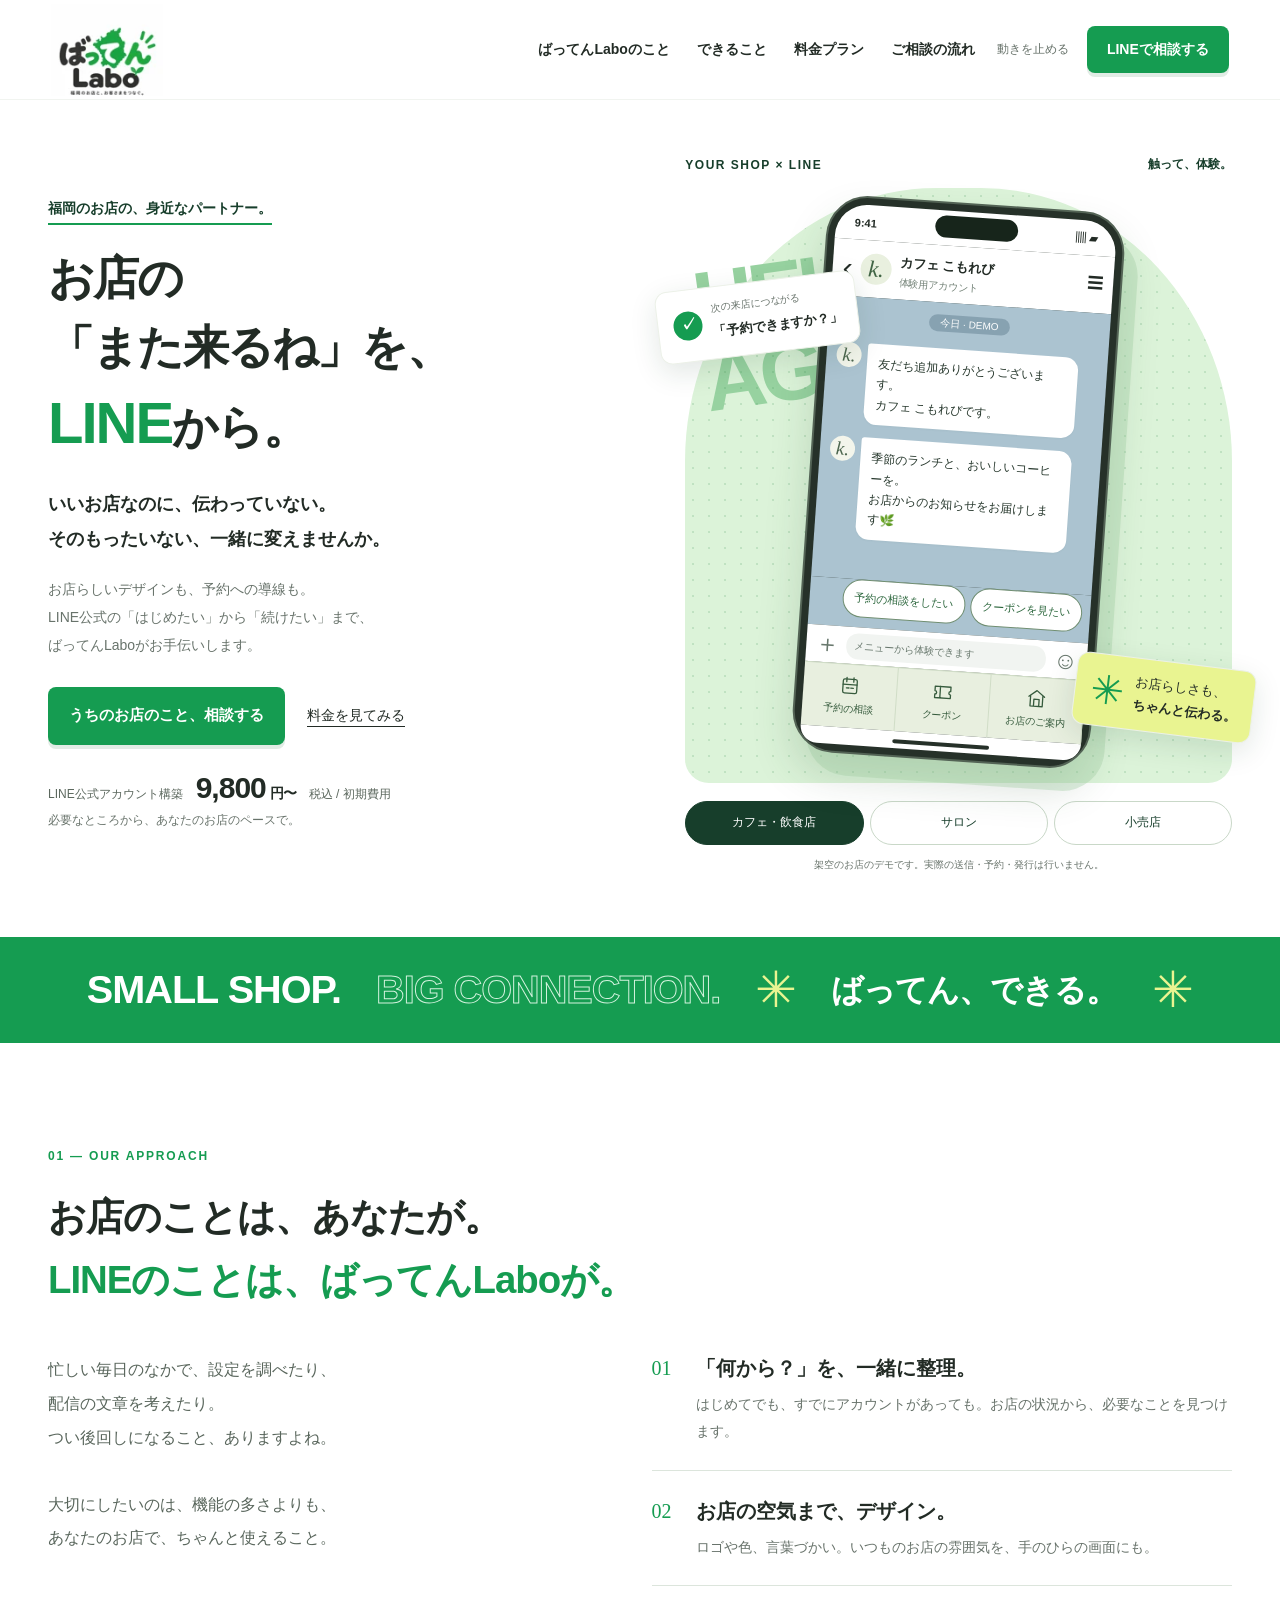
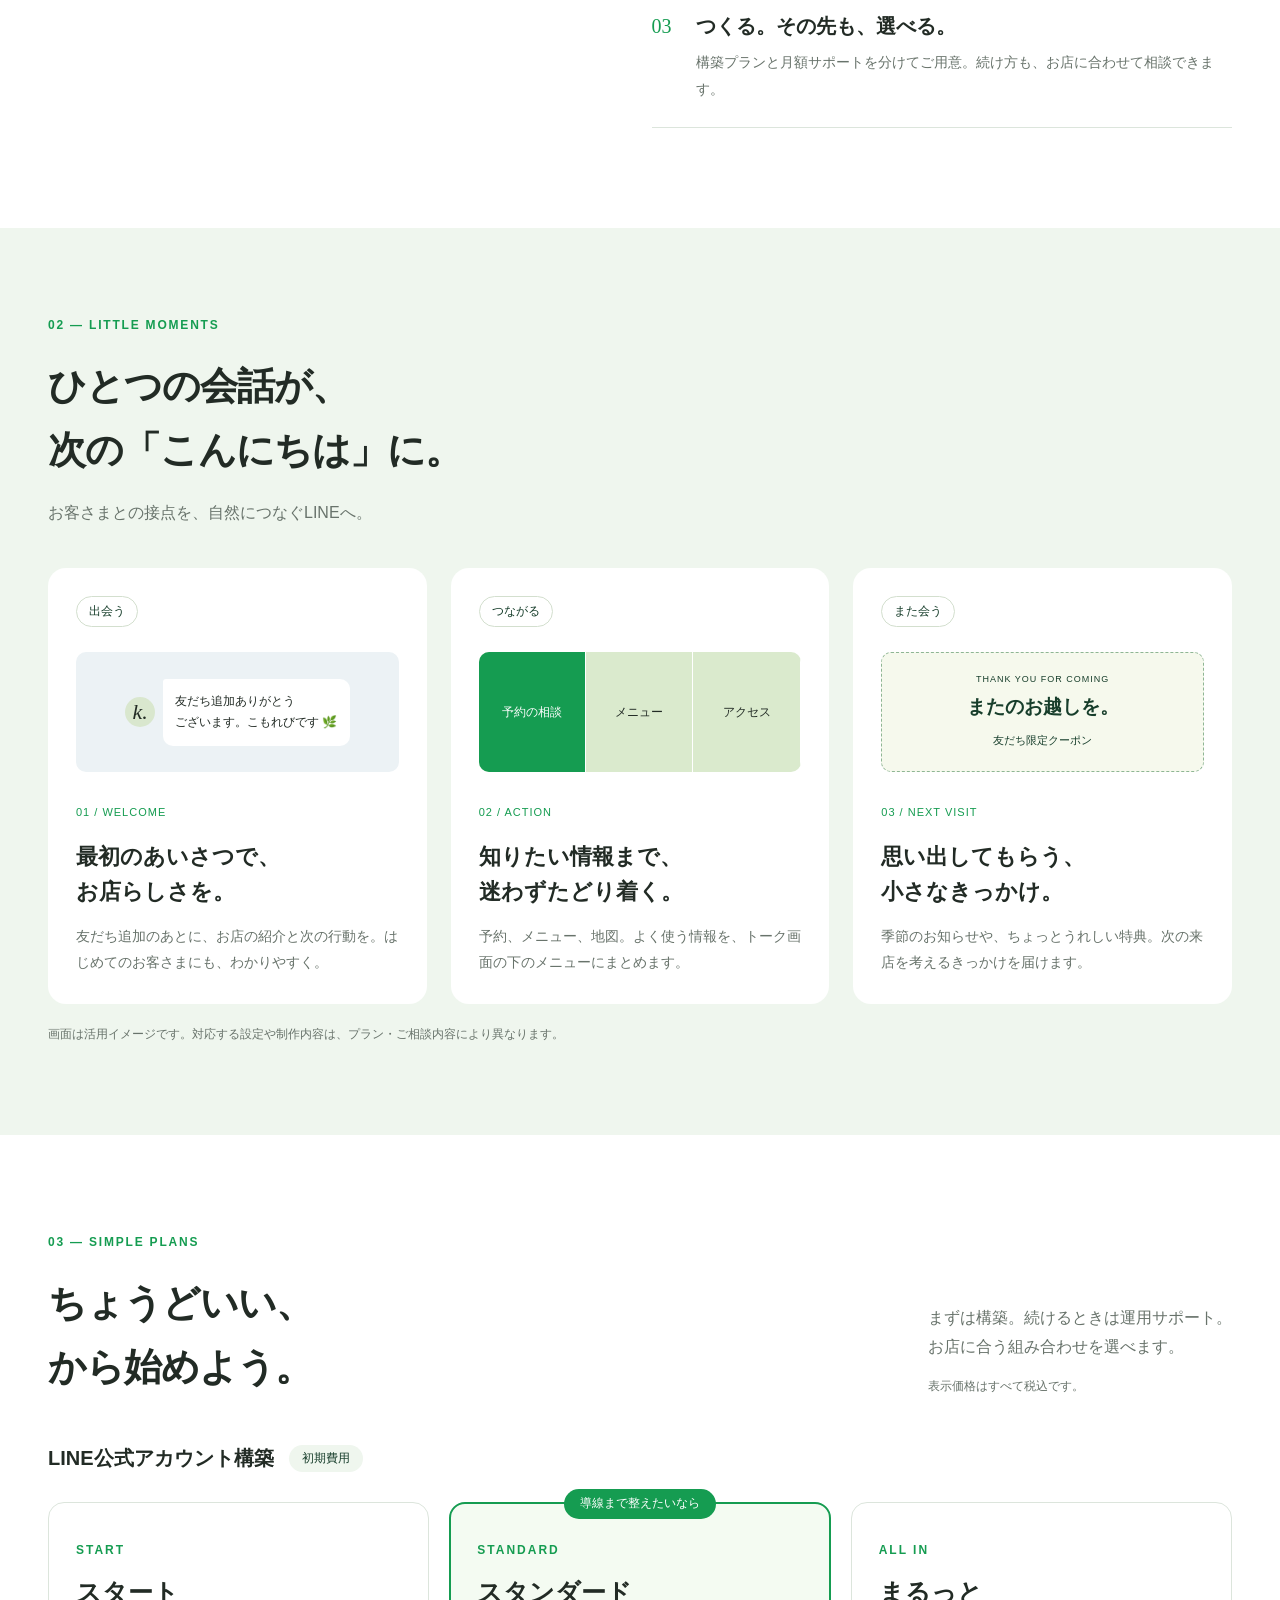
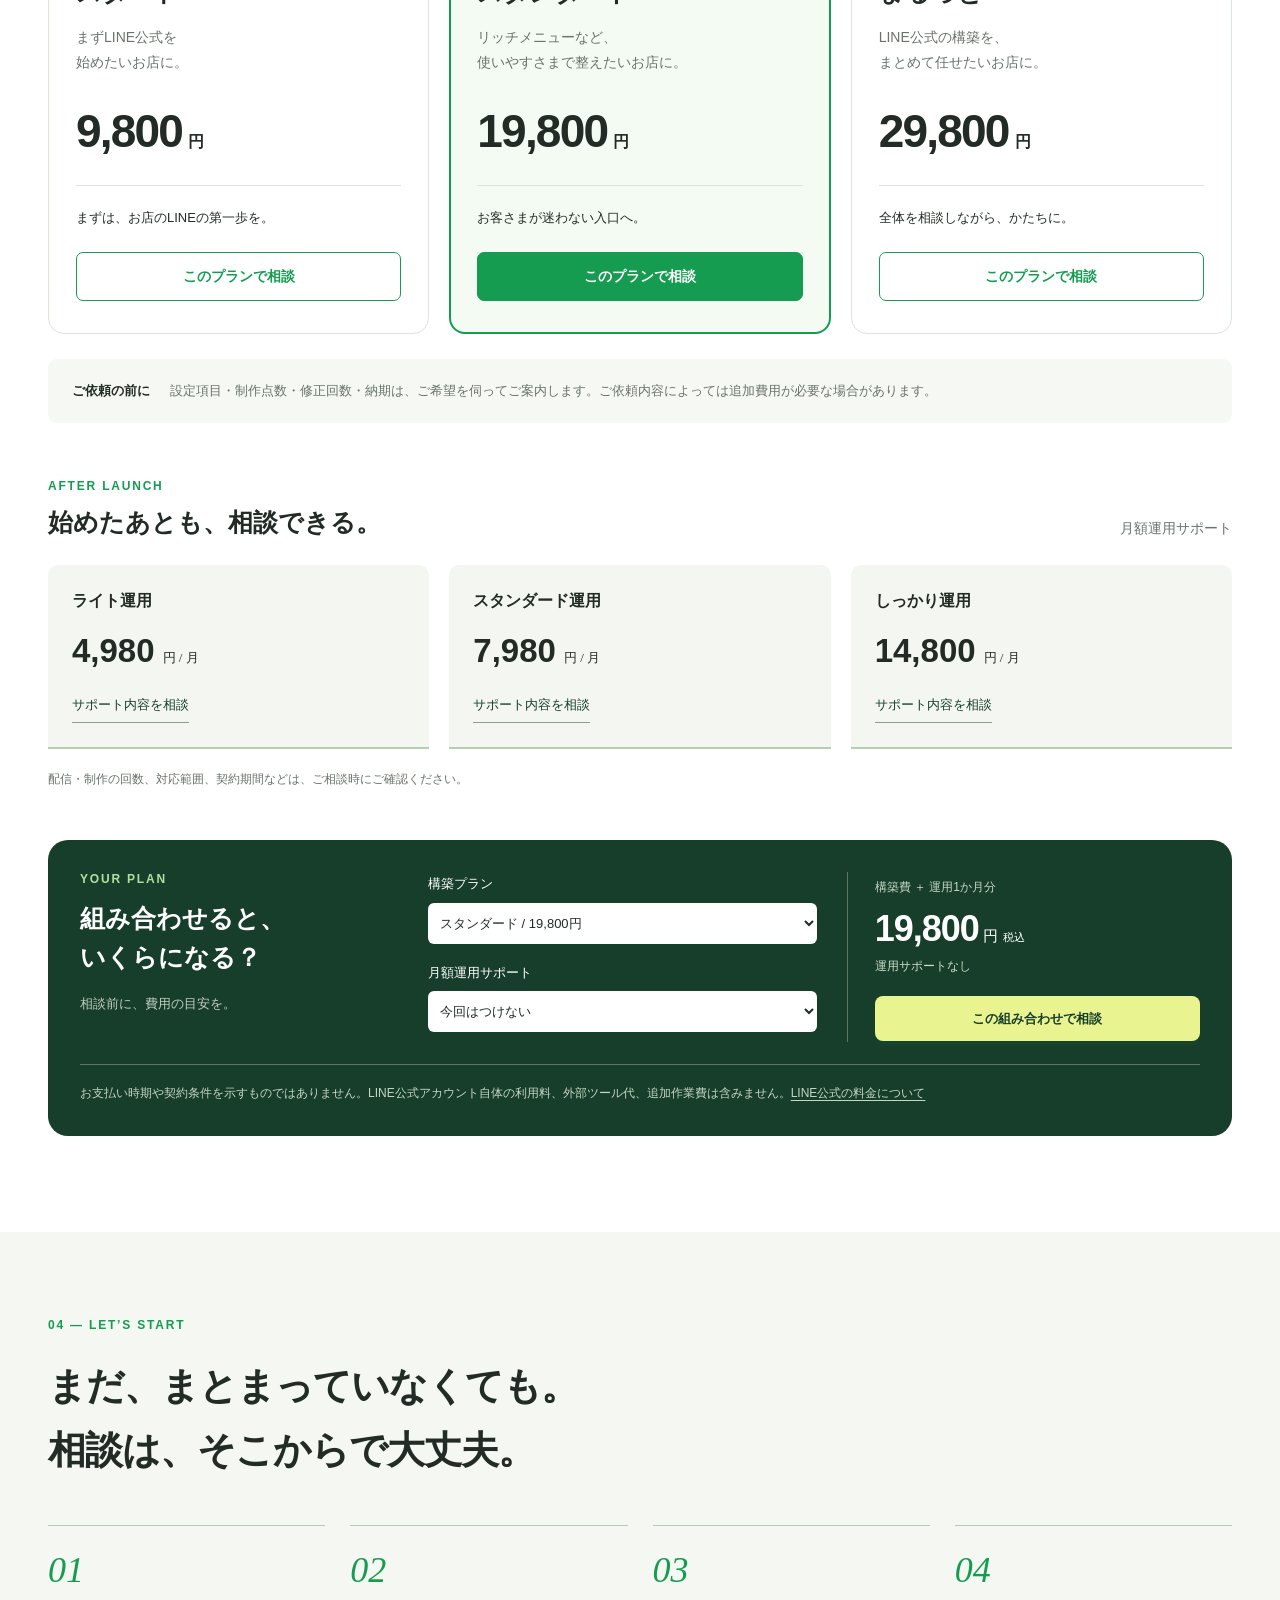
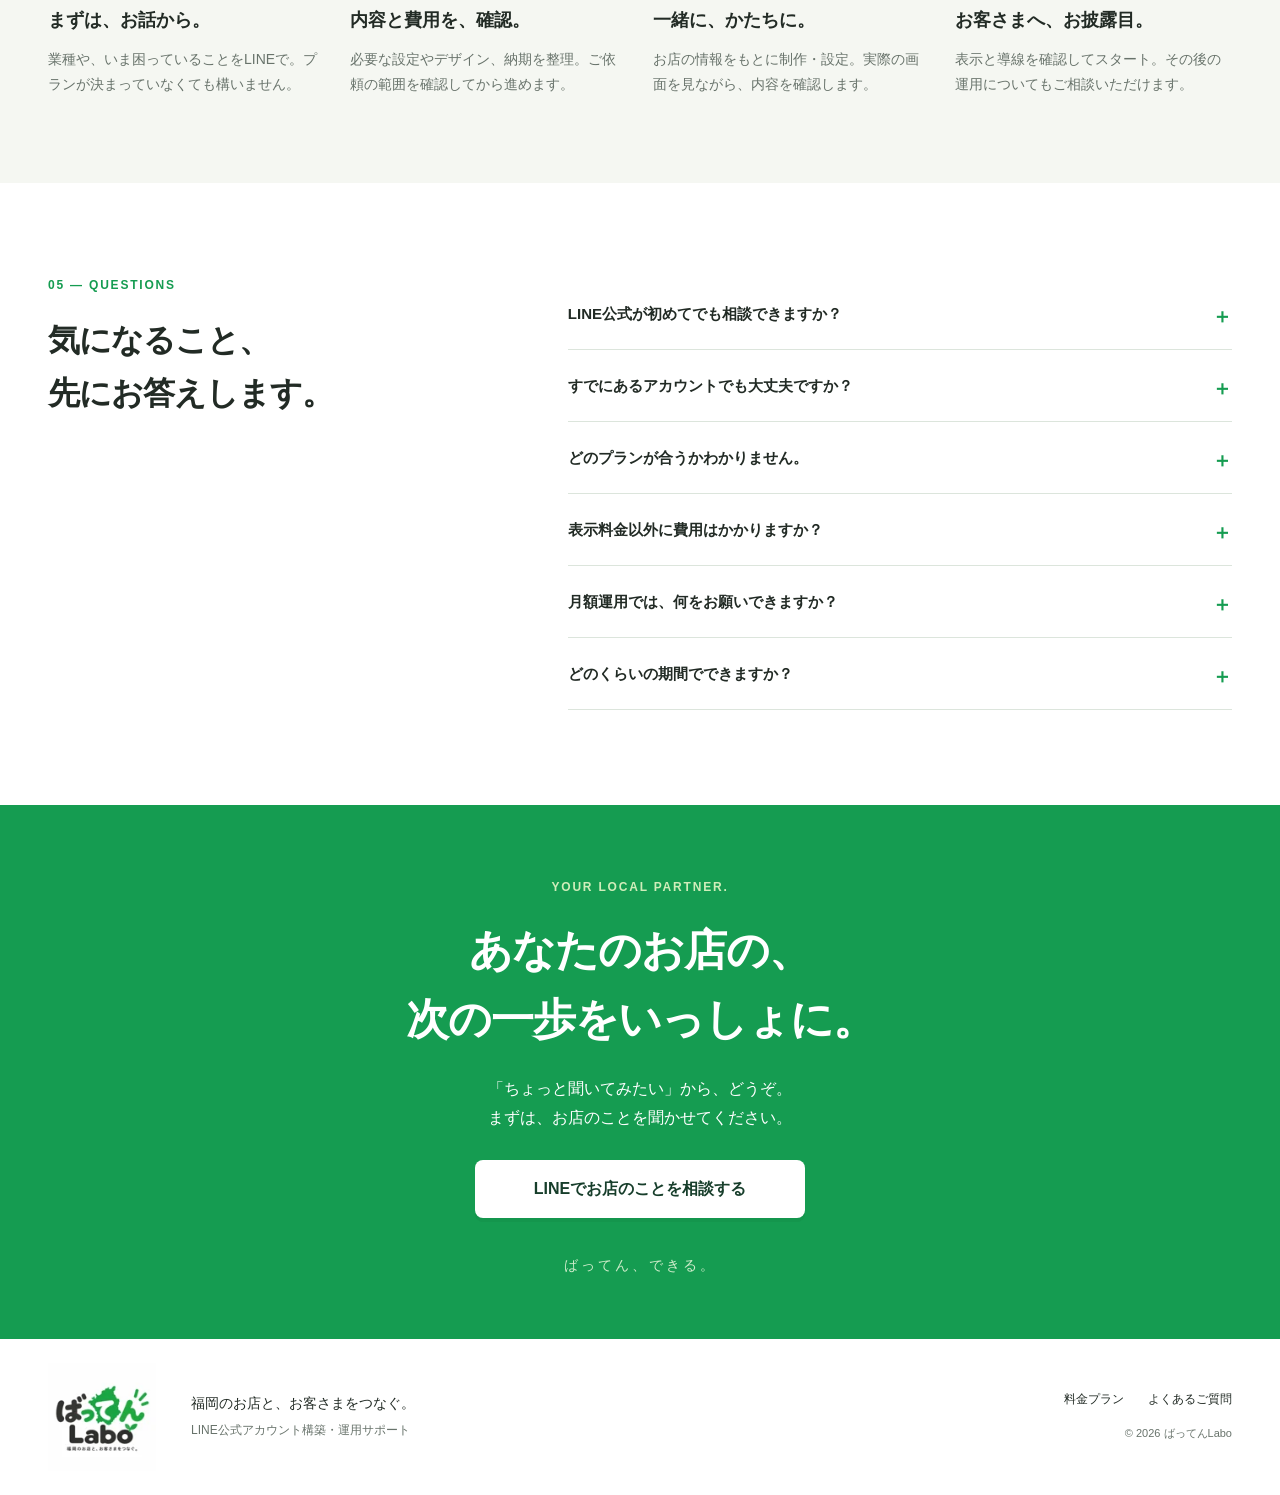
==== batten-demo/index.html @ a55d5eff "Add interactive Batten Labo site at /batten-demo/" ====
<!doctype html>
<html lang="ja"><head><meta charset="utf-8"><meta name="viewport" content="width=device-width, initial-scale=1"><meta name="theme-color" content="#169b52"><title>ばってんLabo｜お店の「また来るね」を、LINEから。</title><meta name="description" content="福岡のお店のLINE公式アカウント構築・運用サポート。構築9,800円〜、月額運用4,980円〜（税込）。お店らしいデザインと迷わない導線を、一緒に。"><link rel="icon" type="image/webp" href="assets/brand-icon.webp"><link rel="stylesheet" href="style.css"></head><body>
<a class="skip-link" href="#main">本文へ移動</a><div class="reading-progress" aria-hidden="true"></div>
<header class="header"><a class="logo" href="#" aria-label="ばってんLabo ホーム"><img src="assets/brand-icon.webp" alt="ばってんLabo" width="160" height="160"></a><nav class="desktop-nav" aria-label="メインメニュー"><a href="#strength">ばってんLaboのこと</a><a href="#experience">できること</a><a href="#plans">料金プラン</a><a href="#flow">ご相談の流れ</a></nav><div class="header-actions"><button class="motion-toggle" aria-pressed="false" aria-label="動きを止める">動きを止める</button><button class="button small" data-contact>LINEで相談する</button><button class="menu-toggle" aria-expanded="false" aria-controls="mobile-menu" aria-label="メニューを開く"><span></span><span></span></button></div></header>
<nav id="mobile-menu" class="mobile-menu" aria-label="スマートフォンメニュー" hidden><a href="#strength">ばってんLaboのこと</a><a href="#experience">できること</a><a href="#plans">料金プラン</a><a href="#flow">ご相談の流れ</a></nav>
<main id="main"><section class="hero section-wrap"><div class="hero-copy"><p class="eyebrow"><span>福岡のお店の、身近なパートナー。</span></p><h1><span class="headline-row">お店の</span><span class="headline-row">「また来るね」を、</span><span class="headline-row"><em>LINE</em>から。</span></h1><p class="hero-lead">いいお店なのに、伝わっていない。<br>そのもったいない、一緒に変えませんか。</p><p class="hero-description">お店らしいデザインも、予約への導線も。<br>LINE公式の「はじめたい」から「続けたい」まで、<br class="desktop-only">ばってんLaboがお手伝いします。</p><div class="hero-buttons"><button class="button" data-contact>うちのお店のこと、相談する</button><a class="text-button" href="#plans">料金を見てみる</a></div><div class="starting-price"><span>LINE公式アカウント構築</span><strong>9,800<small>円〜</small></strong><span>税込 / 初期費用</span></div><p class="hero-footnote">必要なところから、あなたのお店のペースで。</p></div>
<div class="hero-visual" id="experience"><div class="visual-label"><span>YOUR SHOP × LINE</span><span>触って、体験。</span></div><div class="visual-ground"><div class="big-type" aria-hidden="true">HELLO.<br>AGAIN!</div><div class="floating-note note-one"><span class="note-icon">✓</span><div><small>次の来店につながる</small><b>「予約できますか？」</b></div></div><div class="phone-wrap"><div class="phone"><div class="phone-status" aria-hidden="true"><b>9:41</b><span class="island"></span><span>▥ ▰</span></div><div class="phone-head"><span aria-hidden="true">‹</span><span class="store-avatar" id="store-avatar" aria-hidden="true">k.</span><div><b id="store-name">カフェ こもれび</b><small>体験用アカウント</small></div><span class="phone-menu" aria-hidden="true">☰</span></div><div class="chat" id="chat" role="log" aria-live="polite" aria-label="架空のお店のトーク体験"></div><div class="reply-options" id="reply-options" aria-label="返信を選ぶ"></div><div class="phone-compose"><span aria-hidden="true">＋</span><span>メニューから体験できます</span><span aria-hidden="true">☺</span></div><div class="rich-menu"><button data-chat="reserve"><svg viewBox="0 0 24 24" aria-hidden="true"><rect x="4" y="5" width="16" height="16" rx="2"/><path d="M8 3v5m8-5v5M4 11h16M8 15h3m2 0h3"/></svg><span id="reserve-label">予約の相談</span></button><button data-chat="coupon"><svg viewBox="0 0 24 24" aria-hidden="true"><path d="M3 6h18v5a2 2 0 0 0 0 4v4H3v-4a2 2 0 0 0 0-4V6ZM9 6v13"/></svg>クーポン</button><button data-chat="welcome"><svg viewBox="0 0 24 24" aria-hidden="true"><path d="m3 10 9-7 9 7M5 9v12h14V9M9 21v-8h6v8"/></svg>お店のご案内</button></div><div class="phone-bottom" aria-hidden="true"></div></div></div><div class="floating-note note-two"><span class="spark" aria-hidden="true">✳</span><span>お店らしさも、<br><b>ちゃんと伝わる。</b></span></div></div><div class="industry-tabs" aria-label="業種別の体験"><button data-industry="cafe" aria-pressed="true">カフェ・飲食店</button><button data-industry="salon" aria-pressed="false">サロン</button><button data-industry="shop" aria-pressed="false">小売店</button></div><p class="demo-note">架空のお店のデモです。実際の送信・予約・発行は行いません。</p></div></section>
<div class="brand-strip" aria-hidden="true"><span>SMALL SHOP.</span><span class="outline-text">BIG CONNECTION.</span><span class="asterisk">✳</span><span>ばってん、できる。</span><span class="asterisk">✳</span></div>
<section class="section-wrap intro-section" id="strength"><div class="section-title reveal"><span class="section-label">01 — OUR APPROACH</span><h2>お店のことは、あなたが。<br><span class="green">LINEのことは、ばってんLaboが。</span></h2></div><div class="approach-grid"><p class="section-copy reveal">忙しい毎日のなかで、設定を調べたり、<br>配信の文章を考えたり。<br>つい後回しになること、ありますよね。<br><br>大切にしたいのは、機能の多さよりも、<br>あなたのお店で、ちゃんと使えること。</p><div class="approach-items"><article class="approach-item reveal"><span>01</span><div><h3>「何から？」を、一緒に整理。</h3><p>はじめてでも、すでにアカウントがあっても。お店の状況から、必要なことを見つけます。</p></div></article><article class="approach-item reveal"><span>02</span><div><h3>お店の空気まで、デザイン。</h3><p>ロゴや色、言葉づかい。いつものお店の雰囲気を、手のひらの画面にも。</p></div></article><article class="approach-item reveal"><span>03</span><div><h3>つくる。その先も、選べる。</h3><p>構築プランと月額サポートを分けてご用意。続け方も、お店に合わせて相談できます。</p></div></article></div></div></section>
<section class="journey-section"><div class="section-wrap"><div class="section-title reveal"><span class="section-label">02 — LITTLE MOMENTS</span><h2>ひとつの会話が、<br>次の「こんにちは」に。</h2><p>お客さまとの接点を、自然につなぐLINEへ。</p></div><div class="journey-grid"><article class="journey-card reveal"><span class="step-tag">出会う</span><div class="mini-chat"><span class="mini-avatar">k.</span><div>友だち追加ありがとう<br>ございます。こもれびです 🌿</div></div><span class="card-index">01 / WELCOME</span><h3>最初のあいさつで、<br>お店らしさを。</h3><p>友だち追加のあとに、お店の紹介と次の行動を。はじめてのお客さまにも、わかりやすく。</p></article><article class="journey-card reveal"><span class="step-tag">つながる</span><div class="mini-menu"><span>予約の相談</span><span>メニュー</span><span>アクセス</span></div><span class="card-index">02 / ACTION</span><h3>知りたい情報まで、<br>迷わずたどり着く。</h3><p>予約、メニュー、地図。よく使う情報を、トーク画面の下のメニューにまとめます。</p></article><article class="journey-card reveal"><span class="step-tag">また会う</span><div class="mini-coupon"><small>THANK YOU FOR COMING</small><b>またのお越しを。</b><span>友だち限定クーポン</span></div><span class="card-index">03 / NEXT VISIT</span><h3>思い出してもらう、<br>小さなきっかけ。</h3><p>季節のお知らせや、ちょっとうれしい特典。次の来店を考えるきっかけを届けます。</p></article></div><p class="section-note">画面は活用イメージです。対応する設定や制作内容は、プラン・ご相談内容により異なります。</p></div></section>
<section class="section-wrap pricing-section" id="plans"><div class="pricing-heading reveal"><div class="section-title"><span class="section-label">03 — SIMPLE PLANS</span><h2>ちょうどいい、<br>から始めよう。</h2></div><p>まずは構築。続けるときは運用サポート。<br>お店に合う組み合わせを選べます。<br><span class="tax-label">表示価格はすべて税込です。</span></p></div><div class="price-category"><h3>LINE公式アカウント構築</h3><span>初期費用</span></div><div class="plan-grid"><article class="plan-card reveal"><span class="plan-en">START</span><h3>スタート</h3><p class="plan-description">まずLINE公式を<br>始めたいお店に。</p><p class="plan-price">9,800<span>円</span></p><p class="plan-purpose">まずは、お店のLINEの第一歩を。</p><button class="plan-button" data-plan="0">このプランで相談</button></article><article class="plan-card featured reveal"><span class="plan-flag">導線まで整えたいなら</span><span class="plan-en">STANDARD</span><h3>スタンダード</h3><p class="plan-description">リッチメニューなど、<br>使いやすさまで整えたいお店に。</p><p class="plan-price">19,800<span>円</span></p><p class="plan-purpose">お客さまが迷わない入口へ。</p><button class="plan-button" data-plan="1">このプランで相談</button></article><article class="plan-card reveal"><span class="plan-en">ALL IN</span><h3>まるっと</h3><p class="plan-description">LINE公式の構築を、<br>まとめて任せたいお店に。</p><p class="plan-price">29,800<span>円</span></p><p class="plan-purpose">全体を相談しながら、かたちに。</p><button class="plan-button" data-plan="2">このプランで相談</button></article></div><div class="scope-note"><span>ご依頼の前に</span><p>設定項目・制作点数・修正回数・納期は、ご希望を伺ってご案内します。ご依頼内容によっては追加費用が必要な場合があります。</p></div>
<div class="support-heading"><div><span class="section-label">AFTER LAUNCH</span><h3>始めたあとも、相談できる。</h3></div><p>月額運用サポート</p></div><div class="support-grid"><article class="support-card reveal"><h4>ライト運用</h4><p>4,980<span>円 / 月</span></p><button data-support="1">サポート内容を相談</button></article><article class="support-card reveal"><h4>スタンダード運用</h4><p>7,980<span>円 / 月</span></p><button data-support="2">サポート内容を相談</button></article><article class="support-card reveal"><h4>しっかり運用</h4><p>14,800<span>円 / 月</span></p><button data-support="3">サポート内容を相談</button></article></div><p class="section-note">配信・制作の回数、対応範囲、契約期間などは、ご相談時にご確認ください。</p>
<div class="calculator reveal" id="estimate"><div class="calculator-intro"><span class="section-label">YOUR PLAN</span><h3>組み合わせると、<br>いくらになる？</h3><p>相談前に、費用の目安を。</p></div><div class="calculator-controls"><label for="build-select">構築プラン</label><select id="build-select"><option value="0">スタート / 9,800円</option><option value="1" selected>スタンダード / 19,800円</option><option value="2">まるっと / 29,800円</option></select><label for="support-select">月額運用サポート</label><select id="support-select"><option value="0">今回はつけない</option><option value="1">ライト運用 / 4,980円</option><option value="2">スタンダード運用 / 7,980円</option><option value="3">しっかり運用 / 14,800円</option></select></div><div class="calculator-result" aria-live="polite" aria-atomic="true"><span>構築費 ＋ 運用1か月分</span><p><strong id="estimate-total">19,800</strong> 円<span>税込</span></p><small id="estimate-recurring">運用サポートなし</small><button class="button" id="estimate-contact">この組み合わせで相談</button></div><p class="calculator-note">お支払い時期や契約条件を示すものではありません。LINE公式アカウント自体の利用料、外部ツール代、追加作業費は含みません。<a href="https://www.lycbiz.com/jp/service/line-official-account/plan/" target="_blank" rel="noopener noreferrer">LINE公式の料金について</a></p></div></section>
<section class="flow-section" id="flow"><div class="section-wrap"><div class="section-title reveal"><span class="section-label">04 — LET’S START</span><h2>まだ、まとまっていなくても。<br>相談は、そこからで大丈夫。</h2></div><div class="flow-grid"><article class="reveal"><span>01</span><h3>まずは、お話から。</h3><p>業種や、いま困っていることをLINEで。プランが決まっていなくても構いません。</p></article><article class="reveal"><span>02</span><h3>内容と費用を、確認。</h3><p>必要な設定やデザイン、納期を整理。ご依頼の範囲を確認してから進めます。</p></article><article class="reveal"><span>03</span><h3>一緒に、かたちに。</h3><p>お店の情報をもとに制作・設定。実際の画面を見ながら、内容を確認します。</p></article><article class="reveal"><span>04</span><h3>お客さまへ、お披露目。</h3><p>表示と導線を確認してスタート。その後の運用についてもご相談いただけます。</p></article></div></div></section>
<section class="section-wrap faq-section" id="faq"><div class="section-title reveal"><span class="section-label">05 — QUESTIONS</span><h2>気になること、<br>先にお答えします。</h2></div><div class="faq-list"><details><summary>LINE公式が初めてでも相談できますか？</summary><p>はい。何を載せたいか、どんなお客さまに届けたいか。お店のことを伺いながら、始め方を一緒に整理します。</p></details><details><summary>すでにあるアカウントでも大丈夫ですか？</summary><p>現在のアカウントやお困りごとをお知らせください。設定状況や権限を確認し、見直しが必要なところをご相談します。</p></details><details><summary>どのプランが合うかわかりません。</summary><p>まず始めたいならスタート、リッチメニューなど導線を整えたいならスタンダード、構築全体を相談したいならまるっとが目安です。具体的な作業内容を伺ってご案内します。</p></details><details><summary>表示料金以外に費用はかかりますか？</summary><p>LINE公式アカウント自体の利用料や外部ツール代は別です。また、追加の制作・設定が必要な場合は、ご依頼前に内容と費用をご確認ください。</p></details><details><summary>月額運用では、何をお願いできますか？</summary><p>配信や更新など、続けるうえで困っていることをお知らせください。各プランの対応範囲・回数・契約期間は、ご相談時にご案内します。</p></details><details><summary>どのくらいの期間でできますか？</summary><p>ご希望の内容と、写真・ロゴ・店舗情報などの準備状況によって異なります。希望の開始時期を伺い、制作前に納期を確認します。</p></details></div></section>
<section class="contact-section" id="contact"><div class="contact-inner reveal"><span class="section-label">YOUR LOCAL PARTNER.</span><h2>あなたのお店の、<br>次の一歩をいっしょに。</h2><p>「ちょっと聞いてみたい」から、どうぞ。<br>まずは、お店のことを聞かせてください。</p><button class="button light" data-contact>LINEでお店のことを相談する</button><span class="contact-brand">ばってん、できる。</span></div></section></main>
<footer class="footer section-wrap"><a class="footer-logo" href="#" aria-label="ページ先頭へ"><img src="assets/brand-icon.webp" alt="ばってんLabo" width="130" height="130"></a><p>福岡のお店と、お客さまをつなぐ。<br><small>LINE公式アカウント構築・運用サポート</small></p><div><a href="#plans">料金プラン</a><a href="#faq">よくあるご質問</a><small>© 2026 ばってんLabo</small></div></footer><div class="mobile-cta"><a href="#plans">構築 9,800円〜<small>税込</small></a><button class="button small" data-contact>LINEで相談する</button></div>
<dialog id="contact-dialog" aria-labelledby="contact-title"><button class="dialog-close" aria-label="閉じる">×</button><span class="section-label">LET’S TALK.</span><h2 id="contact-title">お店のこと、<br>聞かせてください。</h2><p>相談したい内容をコピーして、<br>LINEで送っていただくとスムーズです。</p><label for="consultation-text">相談メッセージ（編集できます）</label><textarea id="consultation-text" rows="6"></textarea><button class="copy-button" id="copy-message">相談内容をコピー</button><p id="copy-status" role="status"></p><a class="button" href="https://lin.ee/vXP1QKs" target="_blank" rel="noopener noreferrer">LINEを開いて相談する</a><small class="dialog-note">LINEを開くだけでは送信されません。<br>コピーした文章を貼り付けて、お送りください。</small></dialog>
<dialog id="coupon-dialog" aria-labelledby="coupon-title"><button class="dialog-close" aria-label="閉じる">×</button><span class="section-label">SAMPLE COUPON</span><h2 id="coupon-title">また会える、<br>きっかけを。</h2><div class="coupon-ticket"><span>友だち限定</span><strong id="coupon-benefit">ドリンク1杯プレゼント</strong></div><p>ご来店時にスタッフにお見せください。</p><small class="dialog-note">体験用のサンプルです。実際の店舗では利用できません。</small><button class="button close-coupon">トークに戻る</button></dialog><script src="app.js"></script></body></html>
---- batten-demo/style.css ----
:root{--green:#159c51;--dark:#173e2b;--ink:#222b25;--muted:#68736b;--soft:#eff6ee;--line:#dce5dc;--yellow:#e9f491;--white:#fff;--radius:20px}*{box-sizing:border-box}html{scroll-behavior:smooth;scroll-padding-top:108px}body{margin:0;background:#fff;color:var(--ink);font-family:"Noto Sans JP","Hiragino Kaku Gothic ProN","Yu Gothic",Meiryo,sans-serif;line-height:1.8;-webkit-font-smoothing:antialiased}button,input,textarea,select{font:inherit}button,a{-webkit-tap-highlight-color:transparent;touch-action:manipulation}button{cursor:pointer}a{color:inherit;text-decoration:none}button:focus-visible,a:focus-visible,select:focus-visible,textarea:focus-visible,summary:focus-visible{outline:3px solid #d18a0a;outline-offset:5px}button{color:inherit}a,button{transition:background .2s,color .2s,transform .2s,box-shadow .2s}button:hover{transform:translateY(-2px)}img{max-width:100%;display:block}h1,h2,h3,h4,p{margin:0}h1,h2,h3,h4{line-height:1.55}svg{fill:none;stroke:currentColor;stroke-width:1.5;stroke-linecap:round;stroke-linejoin:round}.section-wrap{max-width:1280px;margin:auto;padding-inline:48px}.skip-link{position:fixed;left:20px;top:-80px;z-index:200;background:#fff;padding:12px}.skip-link:focus{top:10px}.reading-progress{position:fixed;top:0;left:0;height:3px;width:0;background:var(--green);z-index:102}.header{height:100px;display:flex;align-items:center;justify-content:space-between;gap:22px;padding:0 4%;position:sticky;top:0;z-index:100;background:#ffffffed;backdrop-filter:blur(14px);border-bottom:1px solid #e4eae180}.logo{width:112px;height:92px;overflow:hidden;display:grid;place-items:center;flex-shrink:0}.logo img{width:112px;height:112px;object-fit:contain}.desktop-nav{display:flex;gap:27px;font-size:14px;font-weight:700;margin-left:auto}.desktop-nav a:hover{color:var(--green)}.header-actions{display:flex;align-items:center;gap:18px}.motion-toggle{font-size:12px;border:0;background:none;color:var(--muted);padding:8px 0}.button{display:inline-flex;align-items:center;justify-content:center;min-height:58px;padding:16px 28px;border:0;background:var(--green);color:#fff;border-radius:8px;font-weight:700;font-size:16px;line-height:1.5;text-align:center;box-shadow:0 4px 0 #116b3420}.button:hover{background:#087e3b;box-shadow:0 7px 16px #14783b20;transform:translateY(-2px)}.button.small{font-size:14px;min-height:46px;padding:13px 20px}.menu-toggle{display:none}.mobile-menu[hidden]{display:none}.hero{display:grid;grid-template-columns:1.1fr 1fr;gap:36px;align-items:center;padding-top:54px;padding-bottom:63px}.eyebrow{font-size:14px;font-weight:700;margin-bottom:23px;color:var(--dark)}.eyebrow span{border-bottom:2px solid var(--green);padding-bottom:7px}.hero h1{font-size:clamp(38px,3.6vw,52px);font-weight:900;letter-spacing:-1.8px;line-height:1.5;margin-bottom:24px}.quote{display:block;white-space:nowrap}.hero h1 br{display:none}.hero h1 em{font:900 1.26em/1.4 Arial,sans-serif;color:var(--green);letter-spacing:-2px;font-style:normal}.hero-lead{font-size:18px;font-weight:700;line-height:1.9;margin-bottom:19px}.hero-description{font-size:14px;line-height:2;color:var(--muted)}.hero-buttons{display:flex;align-items:center;gap:22px;margin-top:28px}.hero-buttons .button{padding-inline:21px;font-size:15px}.text-button{font-size:14px;text-decoration:underline;text-underline-offset:6px;white-space:nowrap}.starting-price{display:flex;align-items:baseline;gap:13px;flex-wrap:wrap;margin-top:26px}.starting-price>span{font-size:12px;color:#5c685e}.starting-price strong{font:700 30px Arial;letter-spacing:-1px}.starting-price strong small{font:700 14px Meiryo;margin-left:4px}.hero-footnote{font-size:12px;color:var(--muted);margin-top:5px}.hero-visual{min-width:0;scroll-margin-top:110px}.visual-label{display:flex;justify-content:space-between;align-items:center;font-size:12px;font-weight:700;margin-bottom:12px;color:var(--dark)}.visual-label>span:first-child{font:700 12px Arial;letter-spacing:1.5px}.visual-ground{position:relative;isolation:isolate;min-height:572px;display:grid;place-items:center;border-radius:46% 46% 24px 24px;background:#dcf3d9;padding:15px 0 22px;overflow:visible}.visual-ground:after{content:"";position:absolute;inset:0;z-index:-1;background-image:radial-gradient(#4195572e 1px,transparent 1px);background-size:16px 16px;border-radius:inherit}.big-type{position:absolute;top:56px;left:13px;color:#97d2a0;font:900 85px/.94 Arial;letter-spacing:-6px;z-index:-1;transform:rotate(-8deg)}.phone-wrap{transform:rotate(4deg);transition:transform .5s}.phone-wrap:hover,.phone-wrap:focus-within{transform:rotate(0)}.phone{height:558px;width:299px;border:2px solid #536355;border-radius:42px;padding:7px;background:#263129;box-shadow:15px 22px 0 #9ac89e59,0 22px 40px #244e2b2b;display:flex;flex-direction:column;overflow:hidden}.phone-status{height:35px;flex-shrink:0;background:#fff;border-radius:32px 32px 0 0;display:flex;justify-content:space-between;align-items:center;padding:0 19px;font:700 11px Arial;position:relative}.island{width:83px;height:22px;border-radius:20px;background:#17251b;position:absolute;top:5px;left:50%;transform:translateX(-50%)}.phone-head{height:57px;flex-shrink:0;background:#fff;display:flex;align-items:center;gap:8px;padding:0 10px;line-height:1.3}.phone-head>span:first-child{font-size:30px}.store-avatar{display:grid;place-items:center;background:#e9f0df;border-radius:50%;font:italic 23px Georgia;width:31px;height:31px;color:#406444}.phone-head b{font-size:13px}.phone-head small{display:block;font-size:10px;color:#718075;margin-top:4px}.phone-menu{margin-left:auto}.chat{background:#abc3d0;flex:1;min-height:0;overflow:auto;padding:12px 10px;scrollbar-width:thin;scrollbar-color:#758f9f transparent;overscroll-behavior:contain}.chat-day{text-align:center;font-size:10px;color:white;margin:0 0 16px}.chat-day span{background:#69869688;border-radius:20px;padding:3px 11px}.message{display:flex;align-items:flex-start;gap:6px;margin-bottom:13px;animation:messageIn .35s ease-out}.chat-avatar{width:25px;height:25px;background:#f3f5eb;color:#4c664e;font:italic 19px Georgia;border-radius:50%;display:grid;place-items:center;flex-shrink:0}.bubble{padding:10px 11px;background:white;border-radius:3px 13px 13px;font-size:12px;line-height:1.7;white-space:pre-line;max-width:211px;color:#27382d;box-shadow:0 1px 2px #4560470b}.message.customer{justify-content:flex-end;align-items:flex-end}.customer .bubble{background:#9ae982;border-radius:13px 3px 13px 13px}.read{font-size:9px;color:#304e5b;line-height:1.5;white-space:pre-line;flex-shrink:0}.reply-options{display:flex;flex-wrap:wrap;gap:5px;justify-content:flex-end;background:#abc3d0;padding:0 8px 10px}.reply-options:empty{padding:0}.reply-options button{font-size:11px;border:1px solid #718f72;background:#fff;color:#2b663c;border-radius:20px;padding:8px 11px;min-height:35px}.phone-compose{height:37px;flex-shrink:0;background:#fff;display:flex;gap:7px;align-items:center;padding:0 9px;font-size:24px;color:#68786d}.phone-compose span:nth-child(2){flex:1;font-size:10px;background:#f1f4f1;border-radius:12px;padding:4px 8px}.rich-menu{display:grid;grid-template-columns:repeat(3,1fr);background:#e8efdf;flex-shrink:0}.rich-menu button{font-size:10px;border:0;border-top:1px solid #d0ddc7;border-right:1px solid #d0ddc7;background:none;color:#365b3d;padding:10px 0;min-height:62px}.rich-menu button:hover{background:#cde3bf;transform:none}.rich-menu svg{width:21px;height:21px;display:block;margin:0 auto 4px}.phone-bottom{height:17px;flex-shrink:0;background:#fff;border-radius:0 0 33px 33px;position:relative}.phone-bottom:after{content:"";position:absolute;bottom:5px;left:50%;transform:translateX(-50%);background:#263129;width:97px;height:4px;border-radius:4px}.floating-note{position:absolute;z-index:3;background:#fff;padding:12px 15px;border:1px solid #ecf1e8;border-radius:12px;box-shadow:0 9px 28px #193e2520;display:flex;gap:10px;align-items:center;pointer-events:none;animation:floatNote 4s ease-in-out infinite}.note-one{left:-28px;top:93px;transform:rotate(-7deg)}.note-one small{font-size:10px;color:var(--muted);display:block}.note-one b{font-size:13px}.note-icon{display:grid;place-items:center;background:var(--green);color:white;width:29px;height:29px;border-radius:50%;font-weight:700}.note-two{bottom:49px;right:-22px;background:var(--yellow);transform:rotate(7deg);font-size:13px;animation-delay:-2s}.spark{font:40px Arial;color:var(--green)}.industry-tabs{display:flex;gap:6px;margin-top:18px}.industry-tabs button{flex:1;min-height:44px;padding:9px 5px;font-size:12px;background:#fff;border:1px solid #c9d8c8;border-radius:30px;color:var(--dark)}.industry-tabs button[aria-pressed=true]{background:var(--dark);color:white;border-color:var(--dark)}.demo-note{font-size:10px;color:var(--muted);text-align:center;margin-top:11px}.brand-strip{display:flex;align-items:center;justify-content:center;gap:35px;overflow:hidden;white-space:nowrap;background:var(--green);padding:23px 0;color:#fff;font:900 clamp(25px,3.1vw,46px)/1.2 Arial;letter-spacing:-1px}.brand-strip>span:nth-last-child(2){font-size:.8em}.outline-text{-webkit-text-stroke:1px #d5f3df;color:transparent}.asterisk{color:var(--yellow);font-weight:400;font-size:50px}.intro-section{padding-top:106px;padding-bottom:100px}.section-label{font:700 12px Arial;letter-spacing:1.8px;color:var(--green);display:block;margin-bottom:22px}.section-title h2{font-size:clamp(28px,3vw,40px);letter-spacing:-1px;font-weight:800;line-height:1.65}.green{color:var(--green)}.section-title>p{color:var(--muted);font-size:16px;margin-top:18px}.approach-grid{display:grid;grid-template-columns:1fr 1.1fr;gap:76px;margin-top:42px}.section-copy{font-size:16px;line-height:2.1;color:#59665c}.approach-items{display:grid;gap:25px}.approach-item{display:flex;gap:24px;padding-bottom:25px;border-bottom:1px solid var(--line)}.approach-item>span{font:20px Georgia;color:var(--green);margin-top:4px}.approach-item h3{font-size:20px;margin-bottom:7px}.approach-item p{font-size:14px;color:var(--muted);line-height:1.9}.journey-section{background:var(--soft);padding:90px 0}.journey-grid{display:grid;grid-template-columns:repeat(3,1fr);gap:24px;margin-top:40px}.journey-card{background:white;padding:28px;border-radius:18px;position:relative}.step-tag{font-size:12px;display:inline-block;border:1px solid #d3dfce;border-radius:20px;padding:4px 12px;color:var(--dark)}.mini-chat,.mini-menu,.mini-coupon{height:120px;margin:25px 0;display:flex;align-items:center;justify-content:center}.mini-chat{gap:8px;background:#ecf2f5;border-radius:10px;padding:10px}.mini-chat>div{background:white;border-radius:3px 10px 10px;font-size:12px;padding:12px}.mini-avatar{width:30px;height:30px;border-radius:50%;background:#d9e7ce;font:italic 22px Georgia;display:grid;place-items:center;flex-shrink:0}.mini-menu{display:grid;grid-template-columns:repeat(3,1fr);background:#daeacd;border-radius:10px;gap:1px;overflow:hidden}.mini-menu span{font-size:12px;display:grid;place-items:center;height:100%;border-right:1px solid white}.mini-menu span:first-child{background:var(--green);color:#fff}.mini-coupon{border:1px dashed #8fb694;flex-direction:column;border-radius:10px;background:#f6f9ed;color:var(--dark)}.mini-coupon small{font:9px Arial;letter-spacing:1px}.mini-coupon b{font-size:19px;margin:6px}.mini-coupon>span{font-size:11px}.card-index{font:11px Arial;letter-spacing:1px;color:var(--green)}.journey-card h3{font-size:22px;line-height:1.6;margin:13px 0}.journey-card p{font-size:14px;color:var(--muted);line-height:1.9}.section-note{font-size:12px;color:var(--muted);margin-top:20px;line-height:1.8}.pricing-section{padding-top:100px;padding-bottom:96px}.pricing-heading{display:flex;justify-content:space-between;align-items:flex-end;gap:30px;margin-bottom:45px}.pricing-heading>p{font-size:16px;color:var(--muted)}.tax-label{display:block;font-size:12px;margin-top:15px}.price-category{display:flex;align-items:center;gap:15px;margin-bottom:28px}.price-category h3{font-size:20px}.price-category>span{font-size:12px;background:var(--soft);border-radius:20px;padding:3px 13px;color:var(--dark)}.plan-grid{display:grid;grid-template-columns:repeat(3,1fr);gap:20px}.plan-card{padding:32px 27px;border:1px solid var(--line);border-radius:16px;position:relative;background:#fff}.plan-card.featured{border:2px solid var(--green);background:#f4fbf2;padding:31px 26px}.plan-flag{position:absolute;top:-15px;left:50%;transform:translateX(-50%);background:var(--green);color:#fff;white-space:nowrap;font-size:12px;padding:4px 16px;border-radius:30px}.plan-en{font:700 12px Arial;letter-spacing:2px;color:var(--green)}.plan-card h3{font-size:25px;margin:9px 0 13px}.plan-description{font-size:14px;color:var(--muted);min-height:53px}.plan-price{font:700 46px/1.2 Arial;letter-spacing:-1.8px;margin:26px 0}.plan-price>span{font:700 16px Meiryo;margin-left:6px}.plan-purpose{font-size:13px;padding-top:20px;border-top:1px solid var(--line);margin-bottom:23px}.plan-button{width:100%;min-height:49px;font-size:14px;border:1px solid var(--green);color:var(--green);background:white;border-radius:7px;font-weight:700}.plan-button:hover,.featured .plan-button{background:var(--green);color:white}.scope-note{display:flex;gap:20px;align-items:flex-start;margin-top:25px;background:#f6f8f4;padding:20px 24px;border-radius:9px;font-size:13px;color:var(--muted)}.scope-note>span{white-space:nowrap;color:var(--ink);font-weight:700}.support-heading{margin:56px 0 24px;display:flex;justify-content:space-between;align-items:flex-end}.support-heading .section-label{margin-bottom:10px}.support-heading h3{font-size:25px}.support-heading>p{font-size:14px;color:var(--muted)}.support-grid{display:grid;grid-template-columns:repeat(3,1fr);gap:20px}.support-card{border-bottom:2px solid #b4cdb3;background:#f4f7f1;border-radius:10px 10px 0 0;padding:24px}.support-card h4{font-size:16px}.support-card>p{font:700 33px Arial;margin:18px 0}.support-card>p span{font:13px Meiryo;margin-left:8px}.support-card button{border:0;border-bottom:1px solid #8ba187;background:none;padding:5px 0;font-size:13px;color:var(--dark)}.calculator{margin-top:50px;background:var(--dark);color:#fff;padding:32px;border-radius:20px;display:grid;grid-template-columns:.9fr 1.1fr 1fr;gap:22px 30px}.calculator .section-label{color:#b2df9e;margin-bottom:13px}.calculator-intro h3{font-size:25px}.calculator-intro p{font-size:13px;color:#c0cfbf;margin-top:15px}.calculator-controls{display:flex;flex-direction:column;gap:7px}.calculator-controls label{font-size:13px}.calculator select{width:100%;min-width:0;background:#fff;border:0;border-radius:6px;font-size:13px;padding:12px 8px;color:var(--ink);margin-bottom:10px}.calculator-result{border-left:1px solid #5d785f;padding-left:27px}.calculator-result>span{font-size:12px;color:#c5d6c3}.calculator-result>p{font-size:15px;margin-top:7px;white-space:nowrap}.calculator-result strong{font:700 36px Arial;letter-spacing:-1px}.calculator-result>p>span{font-size:11px;margin-left:5px}.calculator-result>small{display:block;font-size:12px;margin:6px 0 18px;color:#cee0c7}.calculator-result .button{font-size:13px;padding:13px 15px;min-height:44px;background:var(--yellow);color:var(--dark);width:100%}.calculator-note{grid-column:1/-1;border-top:1px solid #5d785f;padding-top:18px;font-size:12px;color:#c5d6c3}.calculator-note a{text-decoration:underline;text-underline-offset:3px;white-space:nowrap}.flow-section{background:#f5f7f2;padding:86px 0}.flow-grid{display:grid;grid-template-columns:repeat(4,1fr);gap:25px;margin-top:44px}.flow-grid article{border-top:1px solid #b6c9b1;padding-top:23px}.flow-grid article>span{font:italic 36px Georgia;color:var(--green)}.flow-grid h3{font-size:18px;margin:15px 0 12px}.flow-grid p{font-size:14px;color:var(--muted)}.faq-section{display:grid;grid-template-columns:.9fr 1.3fr;gap:60px;padding-top:95px;padding-bottom:95px}.faq-section h2{font-size:32px}.faq-list details{border-bottom:1px solid var(--line)}.faq-list summary{list-style:none;cursor:pointer;font-size:15px;font-weight:700;padding:22px 35px 22px 0;position:relative}.faq-list summary::-webkit-details-marker{display:none}.faq-list summary:after{content:"＋";position:absolute;right:0;top:20px;color:var(--green);font-size:20px}.faq-list details[open] summary:after{content:"−"}.faq-list details p{font-size:14px;color:var(--muted);padding-bottom:23px}.contact-section{background:var(--green);color:white;position:relative;overflow:hidden}.contact-inner{max-width:900px;margin:auto;text-align:center;padding:75px 24px 60px;position:relative}.contact-inner .section-label{color:#d0edba}.contact-inner h2{font-size:43px;line-height:1.6;letter-spacing:-1px}.contact-inner>p{margin:21px 0 28px;font-size:16px}.button.light{background:white;color:var(--dark);min-width:330px}.contact-brand{font-size:14px;display:block;margin-top:35px;letter-spacing:3px;color:#d1edcc}.footer{display:flex;align-items:center;gap:35px;padding-top:24px;padding-bottom:24px}.footer-logo{width:108px;flex-shrink:0}.footer-logo img{width:108px;height:108px}.footer>p{font-size:14px}.footer>p small{font-size:12px;color:var(--muted)}.footer>div{display:flex;flex-wrap:wrap;justify-content:flex-end;gap:13px 24px;margin-left:auto;font-size:12px}.footer>div small{width:100%;text-align:right;font-size:11px;color:var(--muted)}.mobile-cta{display:none}dialog{width:min(92vw,470px);max-height:90svh;overflow:auto;border:1px solid #d4e2d0;border-radius:19px;background:#fff;padding:36px;color:var(--ink);box-shadow:0 25px 90px #112e293d}dialog::backdrop{background:#102b2180;backdrop-filter:blur(5px)}.dialog-close{position:absolute;top:8px;right:9px;width:40px;height:40px;border:0;background:transparent;font-size:28px;color:var(--dark)}dialog .section-label{margin-bottom:16px}dialog h2{font-size:29px}dialog>p{font-size:14px;color:var(--muted);margin:15px 0}dialog label{font-size:12px;display:block;margin:20px 0 6px}dialog textarea{width:100%;resize:vertical;border:1px solid #b9ccba;border-radius:8px;padding:12px;font-size:14px;line-height:1.8;min-height:135px}dialog .button{width:100%;font-size:15px}.copy-button{border:1px solid var(--green);border-radius:7px;padding:10px;width:100%;background:white;font-size:14px;color:var(--green);margin-top:10px}#copy-status{font-size:12px;min-height:20px;margin:5px 0 8px;color:var(--green)}.dialog-note{display:block;font-size:12px;color:var(--muted);margin-top:15px;line-height:1.8;text-align:center}.coupon-ticket{border-block:1px dashed #9fb990;background:#f2f7e8;text-align:center;padding:26px 10px;margin-top:25px}.coupon-ticket span{font-size:12px;display:block}.coupon-ticket strong{font-size:22px;display:block;margin-top:10px}#coupon-dialog .button{margin-top:23px}.chat-coupon{padding:0;overflow:hidden;background:#f7faef;width:207px;white-space:normal}.chat-coupon>small{font:10px Arial;letter-spacing:1px;background:var(--dark);color:#fff;display:block;padding:10px}.chat-coupon strong{display:block;font-size:16px;text-align:center;padding:23px 9px}.chat-coupon button{width:100%;border:0;border-top:1px solid #d4dfca;background:white;padding:11px;font-size:12px;color:var(--dark)}.reveal{opacity:1}.js-motion .reveal:not(.visible){opacity:0;transform:translateY(24px)}.js-motion .reveal{transition:opacity .65s ease,transform .65s ease}.reveal:nth-child(2){transition-delay:.08s}.reveal:nth-child(3){transition-delay:.16s}.reveal:nth-child(4){transition-delay:.24s}.motion-off *, .motion-off *:before,.motion-off *:after{animation:none!important;transition:none!important;scroll-behavior:auto!important}.motion-off .reveal{opacity:1!important;transform:none!important}.motion-off .phone-wrap{transform:none}@keyframes messageIn{from{opacity:0;transform:translateY(9px)}to{opacity:1;transform:none}}@keyframes floatNote{0%,100%{translate:0 0}50%{translate:0 -9px}}@media(min-width:1500px){.hero{padding-block:74px}.header{padding-inline:6%}}@media(max-width:1150px){.desktop-nav{gap:16px;font-size:12px}.header-actions{gap:10px}.header{gap:12px;padding-inline:3%}.motion-toggle{font-size:10px}.hero{gap:28px}.section-wrap{padding-inline:34px}.hero h1{font-size:39px}.hero-buttons{gap:15px;flex-wrap:wrap}.hero-buttons .button{font-size:14px}.note-one{left:-14px}.note-two{right:-12px}.calculator{gap:20px;padding:27px}.calculator-result{padding-left:19px}.calculator-result strong{font-size:31px}.approach-grid{gap:45px}.plan-price{font-size:40px}.journey-card{padding:22px}.journey-card h3{font-size:20px}.hero-description{font-size:13px}}@media(max-width:900px){.desktop-nav{display:none}.header-actions{margin-left:auto;gap:18px}.menu-toggle{display:flex;flex-direction:column;justify-content:center;gap:7px;width:34px;height:42px;background:none;border:0;padding:5px}.menu-toggle span{width:24px;height:2px;background:var(--dark)}.mobile-menu{position:fixed;top:100px;left:0;right:0;padding:20px 30px 25px;background:white;z-index:99;box-shadow:0 12px 20px #153b2110}.mobile-menu a{display:block;padding:10px;font-size:16px}.hero{gap:30px}.hero h1{font-size:32px;letter-spacing:-1px}.hero-lead{font-size:16px}.hero-description br{display:none}.visual-ground{min-height:553px}.phone{width:280px;height:532px}.note-one{left:-10px;top:72px;padding:8px}.note-one b{font-size:10px}.note-one small{font-size:9px}.note-two{padding:9px;right:-10px;font-size:11px;bottom:45px}.big-type{font-size:70px}.industry-tabs button{font-size:10px}.demo-note{font-size:9px}.hero-buttons{gap:15px}.starting-price{gap:5px 10px}.approach-grid{gap:35px;grid-template-columns:.9fr 1.1fr}.section-copy{font-size:14px}.approach-item{gap:15px}.approach-item h3{font-size:18px}.journey-grid{gap:14px}.journey-card{padding:18px}.journey-card h3{font-size:18px}.mini-chat>div{font-size:10px;padding:8px}.mini-avatar{display:none}.mini-menu span{font-size:10px}.mini-coupon b{font-size:16px}.plan-grid,.support-grid{gap:12px}.plan-card,.plan-card.featured{padding:25px 18px}.plan-card h3{font-size:22px}.plan-price{font-size:36px}.plan-description{font-size:12px}.plan-purpose{font-size:12px}.support-card{padding:19px}.support-card h4{font-size:14px}.support-card>p{font-size:29px}.calculator{grid-template-columns:1fr 1fr}.calculator-intro{grid-column:1/-1}.calculator-intro h3 br{display:none}.calculator-intro p{margin-top:8px}.calculator-result strong{font-size:36px}.flow-grid{grid-template-columns:repeat(2,1fr);gap:30px}.faq-section{gap:28px;grid-template-columns:.8fr 1.2fr}.faq-section h2{font-size:27px}.footer{gap:20px}.footer>p{font-size:12px}}@media(max-width:700px){html{scroll-padding-top:88px}.header{height:80px;padding:0 19px}.logo{width:86px;height:76px}.logo img{width:89px;height:89px}.header-actions{gap:12px}.header .button{font-size:12px;min-height:40px;padding:10px 13px}.motion-toggle{font-size:10px}.menu-toggle{width:29px;padding:3px}.mobile-menu{top:80px}.section-wrap{padding-inline:24px}.hero{grid-template-columns:1fr;padding-top:35px;padding-bottom:43px;gap:39px;max-width:580px}.eyebrow{font-size:12px;margin-bottom:24px}.hero h1{font-size:clamp(34px,8.5vw,48px);letter-spacing:-1.5px;margin-bottom:23px}.quote{display:inline;white-space:normal}.hero h1 br{display:block}.hero-lead{font-size:17px}.hero-description{font-size:14px;line-height:1.9}.hero-description br{display:block}.hero-description .desktop-only{display:none}.hero-buttons{gap:20px;margin-top:23px}.hero-buttons .button{font-size:14px;padding:16px 19px;min-height:54px}.text-button{font-size:13px}.starting-price{margin-top:22px;gap:9px}.starting-price strong{font-size:29px}.starting-price>span{font-size:11px}.hero-footnote{font-size:11px;margin-top:7px}.visual-label{font-size:12px}.visual-ground{min-height:565px;border-radius:44% 44% 20px 20px;padding-top:17px}.phone{width:293px;height:546px}.phone-wrap{transform:rotate(3deg)}.note-one{left:0;top:88px;padding:9px}.note-one small{font-size:9px}.note-one b{font-size:11px}.note-icon{width:25px;height:25px}.note-two{right:-5px;font-size:11px;padding:10px;bottom:44px}.big-type{font-size:82px;left:0;top:44px}.industry-tabs button{font-size:12px}.demo-note{font-size:10px}.brand-strip{gap:21px;padding:20px 0;font-size:28px;justify-content:flex-start}.brand-strip>span:nth-child(n+4){display:none}.asterisk{font-size:37px}.intro-section{padding-top:64px;padding-bottom:60px}.section-label{font-size:11px;margin-bottom:17px}.section-title h2{font-size:28px;letter-spacing:-.7px}.approach-grid{grid-template-columns:1fr;gap:31px;margin-top:27px}.section-copy{font-size:15px}.approach-item{gap:20px}.approach-item h3{font-size:19px}.approach-item p{font-size:14px}.journey-section{padding:60px 0}.journey-grid{grid-template-columns:1fr;gap:18px;margin-top:29px}.journey-card{padding:25px;display:grid;grid-template-columns:1fr 1fr;gap:0 18px;align-items:start}.step-tag{grid-column:1;justify-self:start}.mini-chat,.mini-menu,.mini-coupon{grid-column:2;grid-row:1/4;margin:0;height:120px}.mini-chat>div{font-size:10px}.mini-menu span{font-size:10px}.mini-coupon b{font-size:15px}.mini-coupon small{font-size:7px}.mini-coupon>span{font-size:10px}.card-index{grid-column:1;margin-top:17px;font-size:10px}.journey-card h3{grid-column:1;font-size:18px;margin:12px 0}.journey-card>p{grid-column:1/-1;font-size:14px}.section-note{font-size:11px}.pricing-section{padding-top:62px;padding-bottom:60px}.pricing-heading{display:block;margin-bottom:30px}.pricing-heading>p{font-size:14px;margin-top:20px}.tax-label{margin-top:10px}.price-category{gap:10px;margin-bottom:22px}.price-category h3{font-size:17px}.price-category>span{font-size:11px;padding:3px 10px}.plan-grid{grid-template-columns:1fr;gap:24px}.plan-card,.plan-card.featured{padding:24px;display:grid;grid-template-columns:1fr 1fr;gap:0 16px;align-items:center}.plan-en{grid-column:1;font-size:11px}.plan-card h3{grid-column:1;font-size:23px;margin:8px 0 13px}.plan-description{grid-column:1;font-size:13px;min-height:0}.plan-price{grid-column:2;grid-row:1/4;text-align:right;margin:0;font-size:39px;white-space:nowrap}.plan-purpose{grid-column:1/-1;margin:20px 0 15px;padding-top:16px;font-size:13px}.plan-button{grid-column:1/-1;font-size:14px}.plan-flag{font-size:11px;top:-14px;left:auto;right:16px;transform:none}.scope-note{display:block;padding:18px;font-size:12px;margin-top:20px}.scope-note>span{display:block;margin-bottom:7px}.support-heading{display:block;margin-top:39px}.support-heading h3{font-size:23px}.support-heading>p{font-size:13px;margin-top:10px}.support-grid{grid-template-columns:1fr;gap:12px}.support-card{display:grid;grid-template-columns:1fr 1fr;gap:8px;align-items:center;padding:20px}.support-card h4{font-size:15px}.support-card>p{font-size:31px;margin:0;text-align:right;white-space:nowrap}.support-card>p span{font-size:12px;margin-left:4px}.support-card button{grid-column:1/-1;justify-self:start;font-size:12px}.calculator{grid-template-columns:1fr;padding:25px;gap:22px;margin-top:32px}.calculator-intro{grid-column:auto}.calculator-intro h3{font-size:25px}.calculator-intro h3 br{display:block}.calculator-controls{gap:8px}.calculator-controls label{font-size:14px}.calculator select{font-size:14px;padding:13px 10px}.calculator-result{border-left:0;border-top:1px solid #5d785f;padding:22px 0 0}.calculator-result>span{font-size:13px}.calculator-result strong{font-size:43px}.calculator-result .button{font-size:15px;min-height:49px}.calculator-result>small{font-size:13px}.calculator-note{font-size:11px}.calculator-note a{white-space:normal}.flow-section{padding:60px 0}.flow-section .section-title h2{font-size:27px}.flow-grid{gap:28px 20px;margin-top:30px}.flow-grid h3{font-size:17px}.flow-grid p{font-size:13px}.flow-grid article>span{font-size:33px}.faq-section{grid-template-columns:1fr;gap:20px;padding-top:59px;padding-bottom:59px}.faq-section h2{font-size:28px}.faq-list summary{font-size:14px;padding-block:20px}.faq-list details p{font-size:14px}.contact-inner{padding:55px 24px 44px}.contact-inner h2{font-size:30px}.contact-inner>p{font-size:14px}.button.light{min-width:0;width:100%;max-width:340px;font-size:14px}.contact-brand{font-size:12px;margin-top:27px}.footer{flex-wrap:wrap;gap:15px 20px;padding-top:15px;padding-bottom:104px}.footer-logo{width:90px}.footer-logo img{width:90px;height:90px}.footer>p{font-size:12px}.footer>p small{font-size:10px}.footer>div{width:100%;justify-content:flex-start;margin:0;gap:10px 20px}.footer>div small{text-align:left}.mobile-cta{position:fixed;bottom:0;left:0;right:0;z-index:90;display:flex;align-items:center;justify-content:space-between;gap:10px;padding:12px 20px calc(12px + env(safe-area-inset-bottom));background:#fffffff2;backdrop-filter:blur(14px);border-top:1px solid var(--line)}.mobile-cta>a{font-size:14px;font-weight:700;white-space:nowrap}.mobile-cta>a small{font-size:10px;margin-left:5px;font-weight:400}.mobile-cta .button{min-height:42px;font-size:13px;padding:11px 17px}dialog{padding:29px 23px}dialog h2{font-size:27px}}@media(max-width:370px){.section-wrap{padding-inline:18px}.header{padding-inline:13px;gap:8px}.header-actions{gap:9px}.header .button{font-size:11px;padding-inline:10px}.motion-toggle{font-size:9px}.hero h1{font-size:32px}.hero-description{font-size:13px}.hero-buttons{gap:15px}.hero-buttons .button{font-size:13px}.hero-buttons .text-button{font-size:12px}.phone{width:273px;height:538px}.visual-ground{min-height:555px}.note-one{left:-4px;top:72px}.note-two{right:-6px;font-size:10px}.industry-tabs button{font-size:10px}.starting-price{gap:7px}.starting-price>span{font-size:10px}.demo-note{font-size:9px}.section-title h2{font-size:25px}.journey-card{padding:19px;gap:0 12px}.journey-card h3{font-size:16px}.mini-chat>div{font-size:9px}.mini-menu span{font-size:9px}.plan-card,.plan-card.featured{padding:21px;gap:0 10px}.plan-price{font-size:33px}.plan-card h3{font-size:21px}.plan-description{font-size:12px}.support-card{padding:17px}.support-card>p{font-size:27px}.support-card h4{font-size:13px}.flow-section .section-title h2{font-size:24px}.flow-grid{column-gap:17px}.flow-grid h3{font-size:15px}.contact-inner h2{font-size:27px}.footer>p{font-size:11px}.mobile-cta{padding-inline:16px}.mobile-cta>a{font-size:12px}.mobile-cta .button{font-size:12px;padding-inline:13px}}@media(prefers-reduced-motion:reduce){html{scroll-behavior:auto}*,*:before,*:after{animation:none!important;transition:none!important}.reveal{opacity:1!important;transform:none!important}.phone-wrap{transform:none}}
@media(max-width:370px){.visual-ground{overflow:clip}.big-type{font-size:70px}.note-two{right:0}.note-one{left:0}}
.headline-row{display:block;white-space:nowrap}@media(max-width:700px){.hero h1{font-size:clamp(29px,8vw,43px)}}@media(max-width:370px){.hero h1{font-size:28px}}
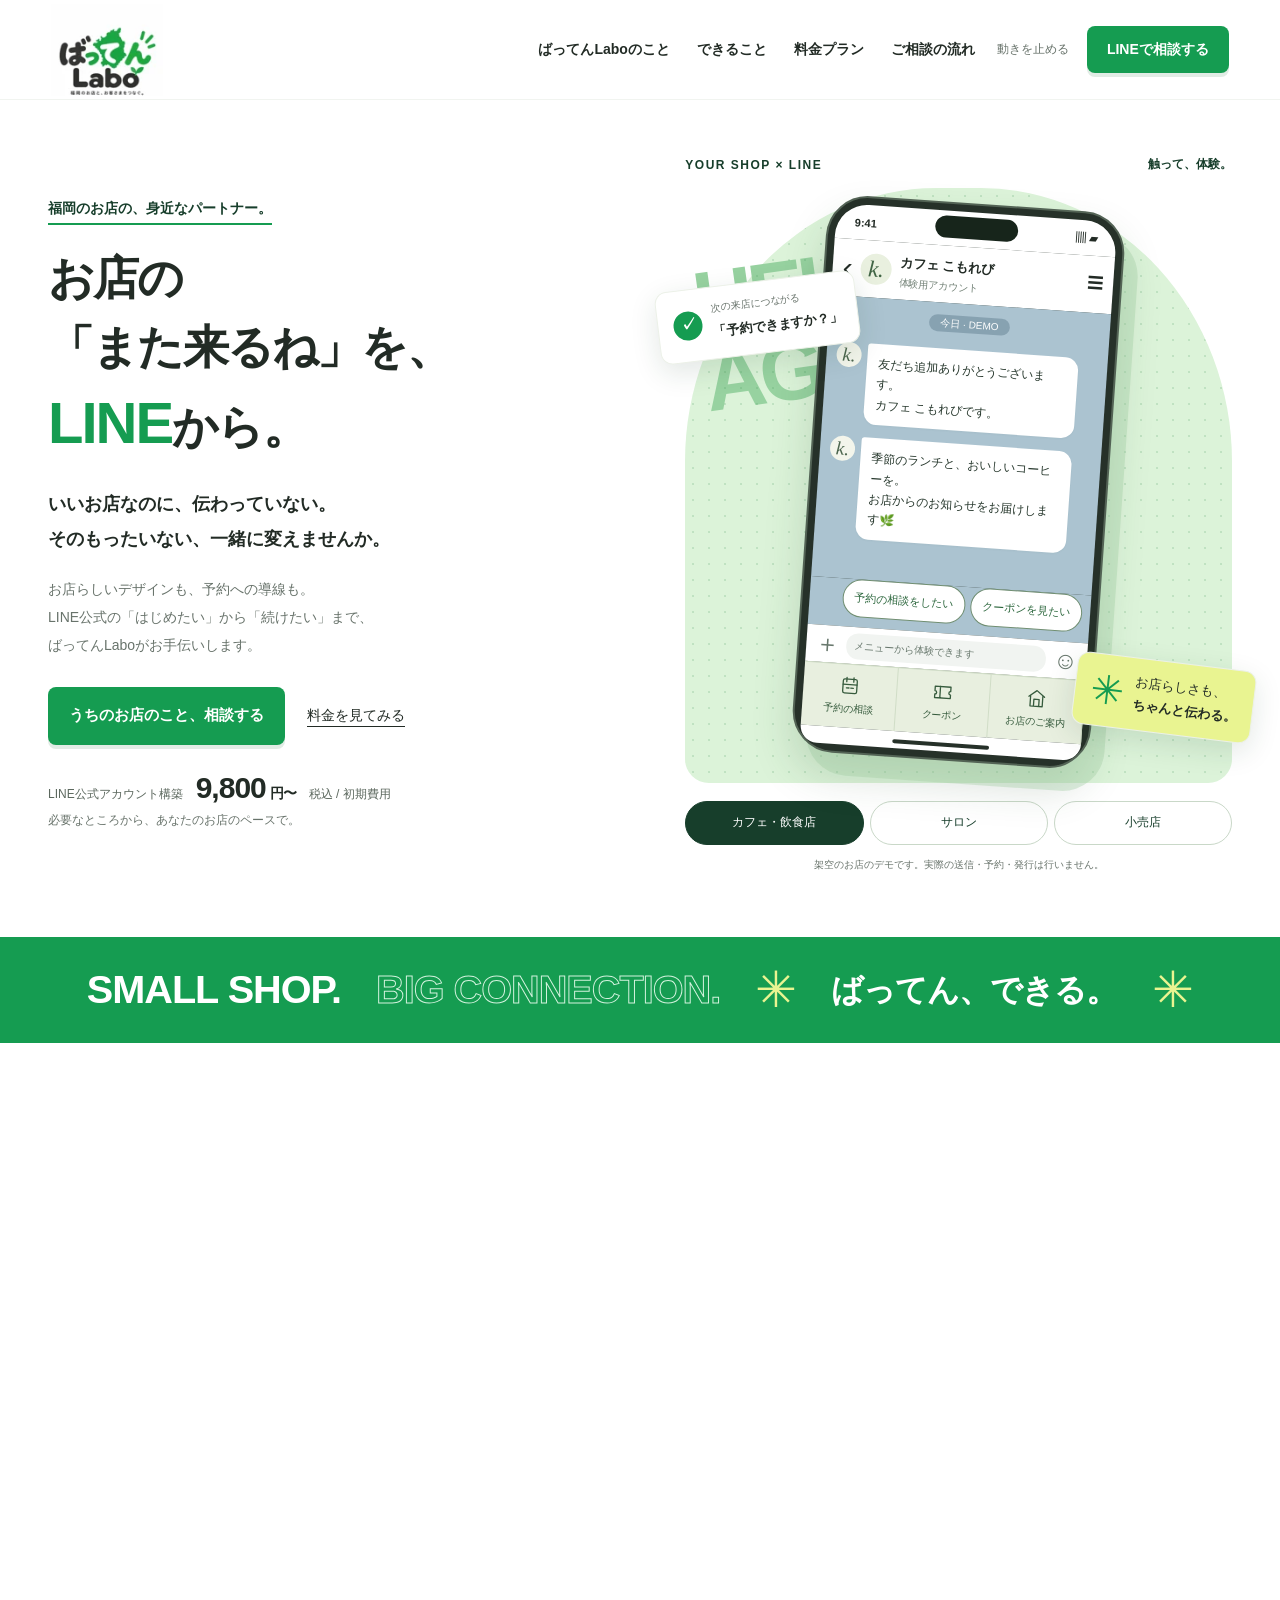
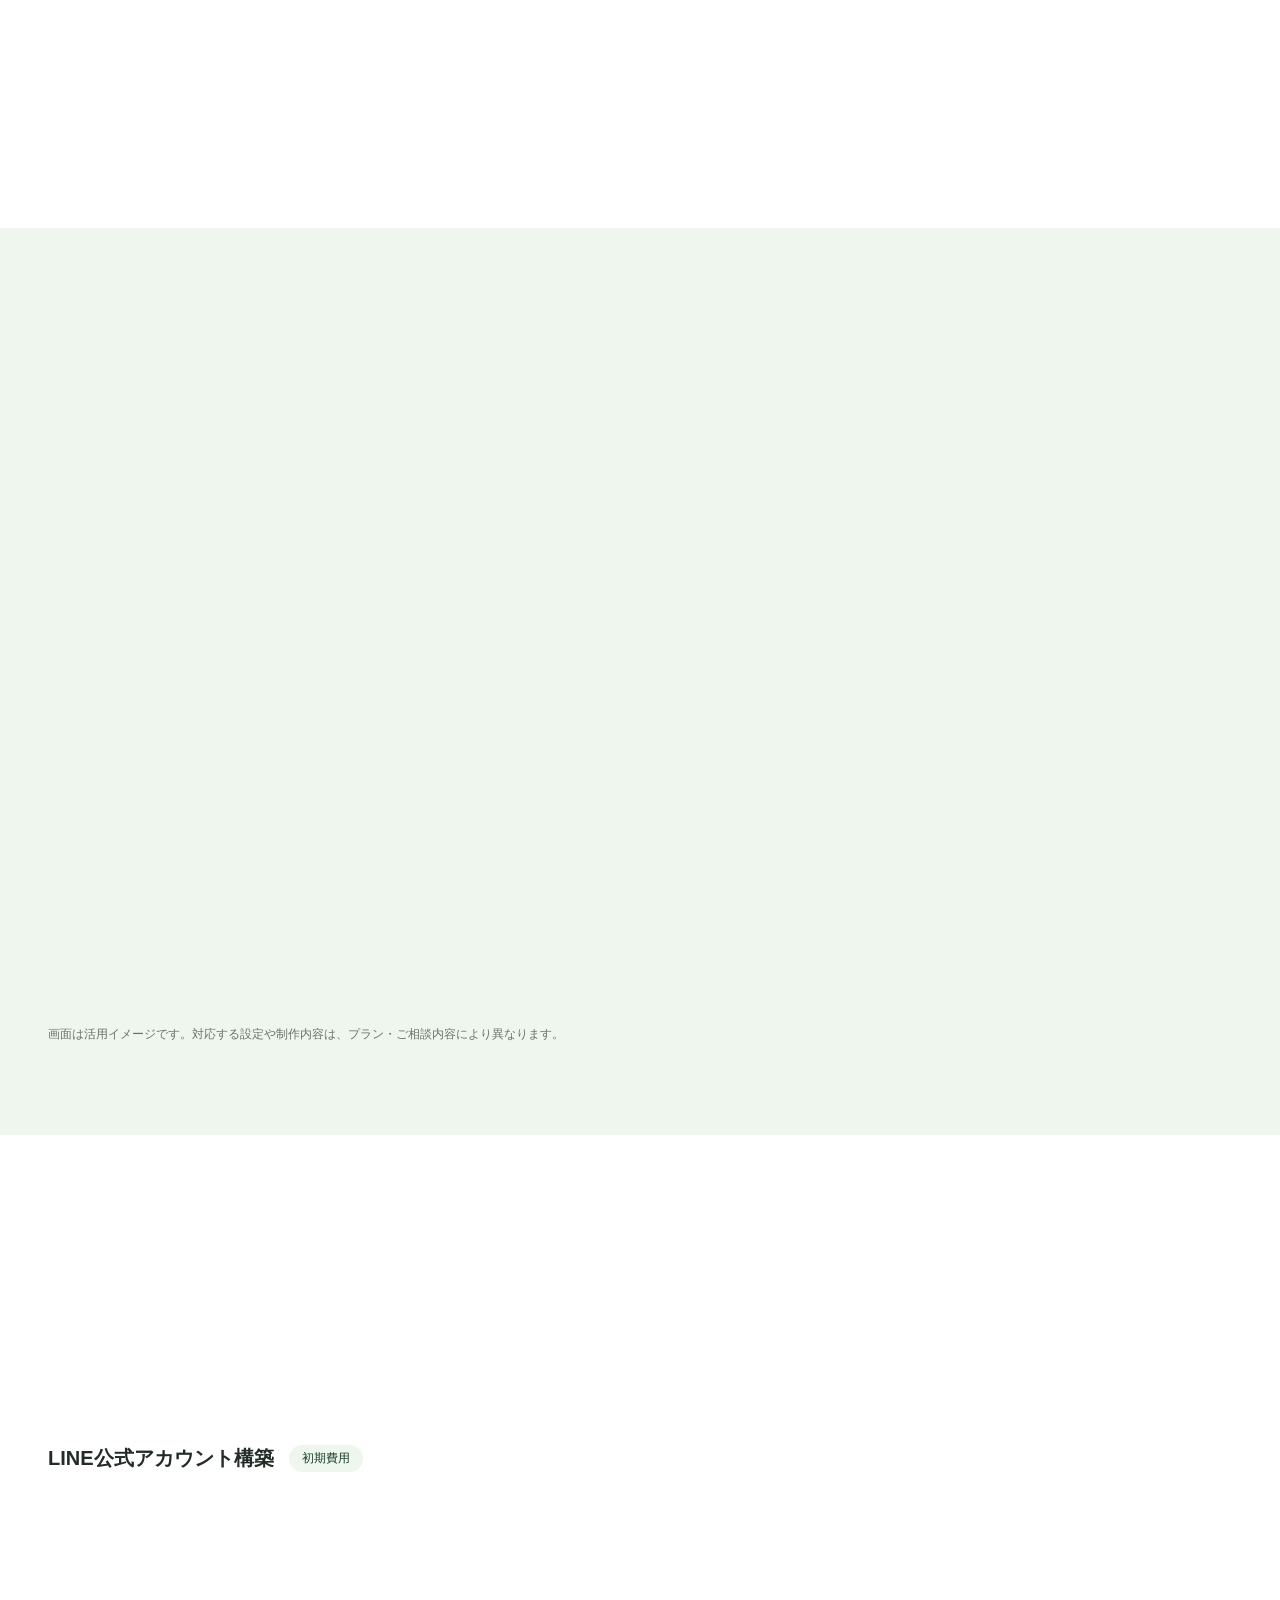
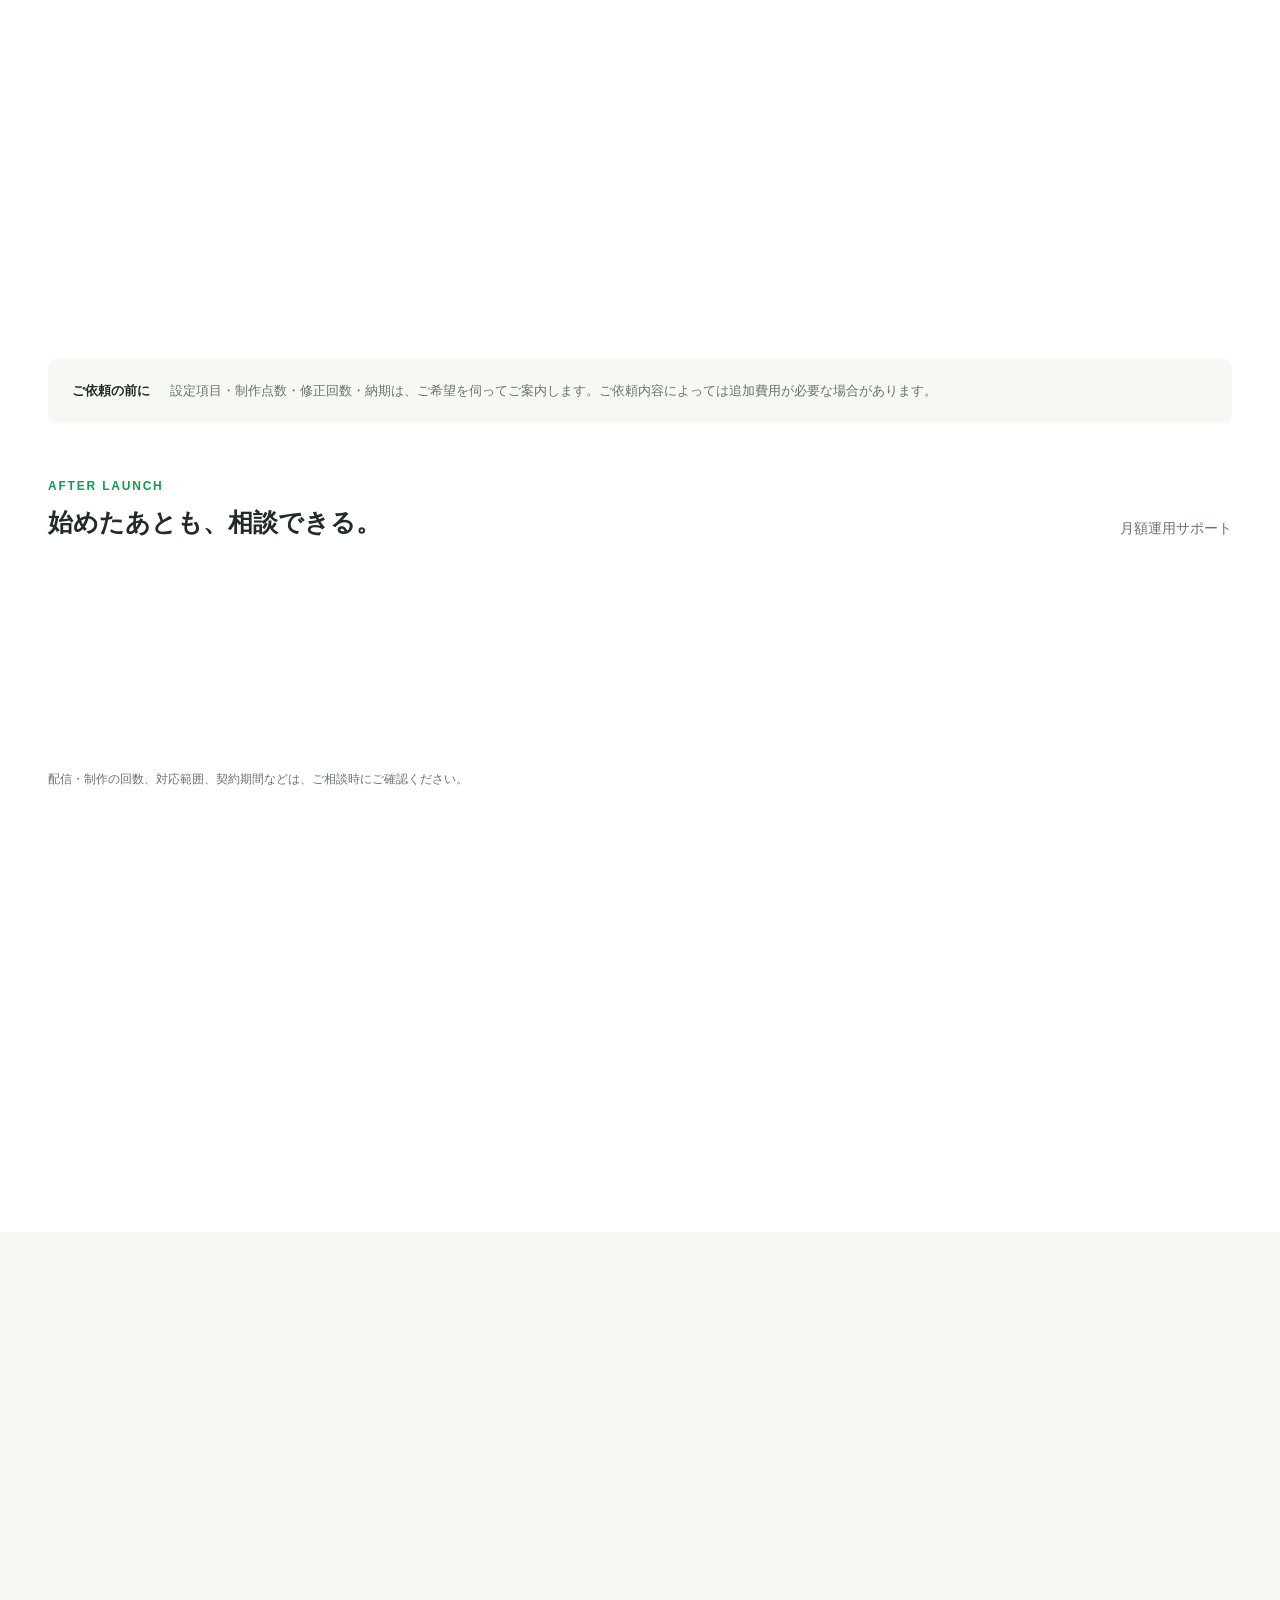
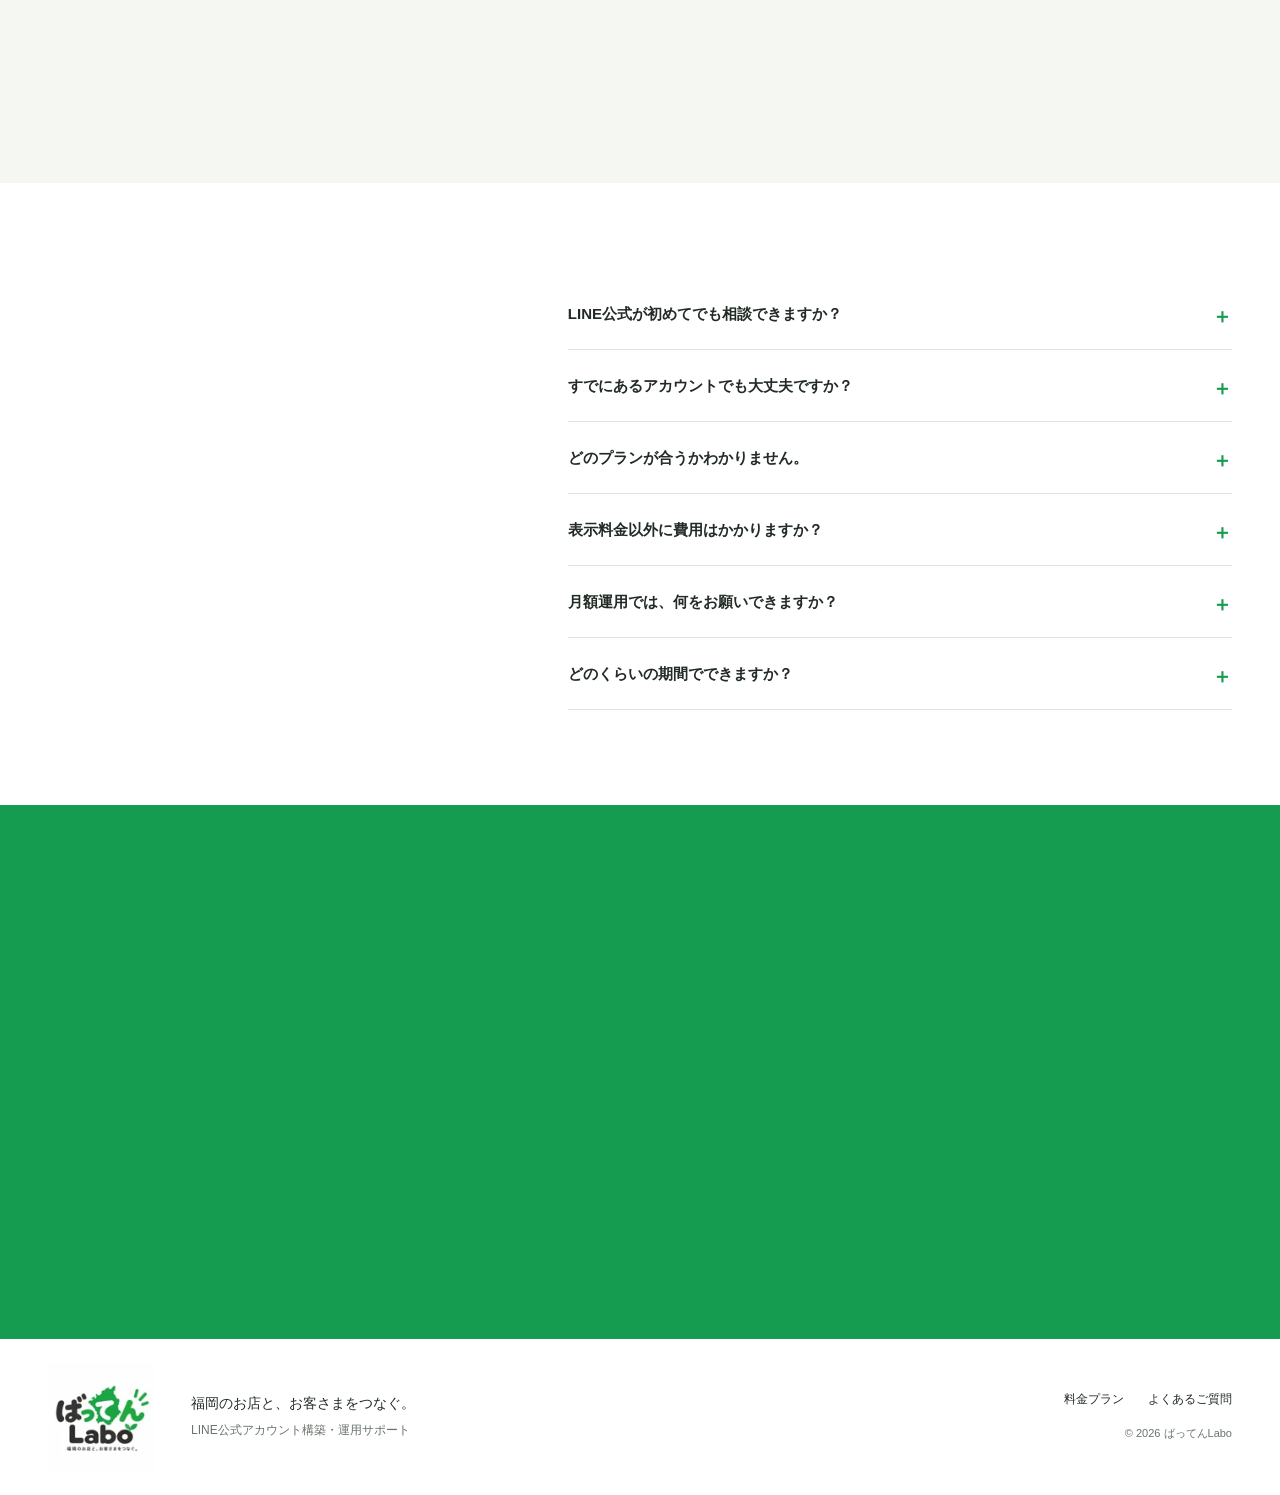
==== commit 6adfb988: "Promote demo to main website and redirect legacy pages" ====
--- a/batten-demo/index.html
+++ b/batten-demo/index.html
@@ -1,20 +1 @@
-<!doctype html>
-<html lang="ja"><head><meta charset="utf-8"><meta name="viewport" content="width=device-width, initial-scale=1"><meta name="theme-color" content="#169b52"><title>ばってんLabo｜お店の「また来るね」を、LINEから。</title><meta name="description" content="福岡のお店のLINE公式アカウント構築・運用サポート。構築9,800円〜、月額運用4,980円〜（税込）。お店らしいデザインと迷わない導線を、一緒に。"><link rel="icon" type="image/webp" href="assets/brand-icon.webp"><link rel="stylesheet" href="style.css"></head><body>
-<a class="skip-link" href="#main">本文へ移動</a><div class="reading-progress" aria-hidden="true"></div>
-<header class="header"><a class="logo" href="#" aria-label="ばってんLabo ホーム"><img src="assets/brand-icon.webp" alt="ばってんLabo" width="160" height="160"></a><nav class="desktop-nav" aria-label="メインメニュー"><a href="#strength">ばってんLaboのこと</a><a href="#experience">できること</a><a href="#plans">料金プラン</a><a href="#flow">ご相談の流れ</a></nav><div class="header-actions"><button class="motion-toggle" aria-pressed="false" aria-label="動きを止める">動きを止める</button><button class="button small" data-contact>LINEで相談する</button><button class="menu-toggle" aria-expanded="false" aria-controls="mobile-menu" aria-label="メニューを開く"><span></span><span></span></button></div></header>
-<nav id="mobile-menu" class="mobile-menu" aria-label="スマートフォンメニュー" hidden><a href="#strength">ばってんLaboのこと</a><a href="#experience">できること</a><a href="#plans">料金プラン</a><a href="#flow">ご相談の流れ</a></nav>
-<main id="main"><section class="hero section-wrap"><div class="hero-copy"><p class="eyebrow"><span>福岡のお店の、身近なパートナー。</span></p><h1><span class="headline-row">お店の</span><span class="headline-row">「また来るね」を、</span><span class="headline-row"><em>LINE</em>から。</span></h1><p class="hero-lead">いいお店なのに、伝わっていない。<br>そのもったいない、一緒に変えませんか。</p><p class="hero-description">お店らしいデザインも、予約への導線も。<br>LINE公式の「はじめたい」から「続けたい」まで、<br class="desktop-only">ばってんLaboがお手伝いします。</p><div class="hero-buttons"><button class="button" data-contact>うちのお店のこと、相談する</button><a class="text-button" href="#plans">料金を見てみる</a></div><div class="starting-price"><span>LINE公式アカウント構築</span><strong>9,800<small>円〜</small></strong><span>税込 / 初期費用</span></div><p class="hero-footnote">必要なところから、あなたのお店のペースで。</p></div>
-<div class="hero-visual" id="experience"><div class="visual-label"><span>YOUR SHOP × LINE</span><span>触って、体験。</span></div><div class="visual-ground"><div class="big-type" aria-hidden="true">HELLO.<br>AGAIN!</div><div class="floating-note note-one"><span class="note-icon">✓</span><div><small>次の来店につながる</small><b>「予約できますか？」</b></div></div><div class="phone-wrap"><div class="phone"><div class="phone-status" aria-hidden="true"><b>9:41</b><span class="island"></span><span>▥ ▰</span></div><div class="phone-head"><span aria-hidden="true">‹</span><span class="store-avatar" id="store-avatar" aria-hidden="true">k.</span><div><b id="store-name">カフェ こもれび</b><small>体験用アカウント</small></div><span class="phone-menu" aria-hidden="true">☰</span></div><div class="chat" id="chat" role="log" aria-live="polite" aria-label="架空のお店のトーク体験"></div><div class="reply-options" id="reply-options" aria-label="返信を選ぶ"></div><div class="phone-compose"><span aria-hidden="true">＋</span><span>メニューから体験できます</span><span aria-hidden="true">☺</span></div><div class="rich-menu"><button data-chat="reserve"><svg viewBox="0 0 24 24" aria-hidden="true"><rect x="4" y="5" width="16" height="16" rx="2"/><path d="M8 3v5m8-5v5M4 11h16M8 15h3m2 0h3"/></svg><span id="reserve-label">予約の相談</span></button><button data-chat="coupon"><svg viewBox="0 0 24 24" aria-hidden="true"><path d="M3 6h18v5a2 2 0 0 0 0 4v4H3v-4a2 2 0 0 0 0-4V6ZM9 6v13"/></svg>クーポン</button><button data-chat="welcome"><svg viewBox="0 0 24 24" aria-hidden="true"><path d="m3 10 9-7 9 7M5 9v12h14V9M9 21v-8h6v8"/></svg>お店のご案内</button></div><div class="phone-bottom" aria-hidden="true"></div></div></div><div class="floating-note note-two"><span class="spark" aria-hidden="true">✳</span><span>お店らしさも、<br><b>ちゃんと伝わる。</b></span></div></div><div class="industry-tabs" aria-label="業種別の体験"><button data-industry="cafe" aria-pressed="true">カフェ・飲食店</button><button data-industry="salon" aria-pressed="false">サロン</button><button data-industry="shop" aria-pressed="false">小売店</button></div><p class="demo-note">架空のお店のデモです。実際の送信・予約・発行は行いません。</p></div></section>
-<div class="brand-strip" aria-hidden="true"><span>SMALL SHOP.</span><span class="outline-text">BIG CONNECTION.</span><span class="asterisk">✳</span><span>ばってん、できる。</span><span class="asterisk">✳</span></div>
-<section class="section-wrap intro-section" id="strength"><div class="section-title reveal"><span class="section-label">01 — OUR APPROACH</span><h2>お店のことは、あなたが。<br><span class="green">LINEのことは、ばってんLaboが。</span></h2></div><div class="approach-grid"><p class="section-copy reveal">忙しい毎日のなかで、設定を調べたり、<br>配信の文章を考えたり。<br>つい後回しになること、ありますよね。<br><br>大切にしたいのは、機能の多さよりも、<br>あなたのお店で、ちゃんと使えること。</p><div class="approach-items"><article class="approach-item reveal"><span>01</span><div><h3>「何から？」を、一緒に整理。</h3><p>はじめてでも、すでにアカウントがあっても。お店の状況から、必要なことを見つけます。</p></div></article><article class="approach-item reveal"><span>02</span><div><h3>お店の空気まで、デザイン。</h3><p>ロゴや色、言葉づかい。いつものお店の雰囲気を、手のひらの画面にも。</p></div></article><article class="approach-item reveal"><span>03</span><div><h3>つくる。その先も、選べる。</h3><p>構築プランと月額サポートを分けてご用意。続け方も、お店に合わせて相談できます。</p></div></article></div></div></section>
-<section class="journey-section"><div class="section-wrap"><div class="section-title reveal"><span class="section-label">02 — LITTLE MOMENTS</span><h2>ひとつの会話が、<br>次の「こんにちは」に。</h2><p>お客さまとの接点を、自然につなぐLINEへ。</p></div><div class="journey-grid"><article class="journey-card reveal"><span class="step-tag">出会う</span><div class="mini-chat"><span class="mini-avatar">k.</span><div>友だち追加ありがとう<br>ございます。こもれびです 🌿</div></div><span class="card-index">01 / WELCOME</span><h3>最初のあいさつで、<br>お店らしさを。</h3><p>友だち追加のあとに、お店の紹介と次の行動を。はじめてのお客さまにも、わかりやすく。</p></article><article class="journey-card reveal"><span class="step-tag">つながる</span><div class="mini-menu"><span>予約の相談</span><span>メニュー</span><span>アクセス</span></div><span class="card-index">02 / ACTION</span><h3>知りたい情報まで、<br>迷わずたどり着く。</h3><p>予約、メニュー、地図。よく使う情報を、トーク画面の下のメニューにまとめます。</p></article><article class="journey-card reveal"><span class="step-tag">また会う</span><div class="mini-coupon"><small>THANK YOU FOR COMING</small><b>またのお越しを。</b><span>友だち限定クーポン</span></div><span class="card-index">03 / NEXT VISIT</span><h3>思い出してもらう、<br>小さなきっかけ。</h3><p>季節のお知らせや、ちょっとうれしい特典。次の来店を考えるきっかけを届けます。</p></article></div><p class="section-note">画面は活用イメージです。対応する設定や制作内容は、プラン・ご相談内容により異なります。</p></div></section>
-<section class="section-wrap pricing-section" id="plans"><div class="pricing-heading reveal"><div class="section-title"><span class="section-label">03 — SIMPLE PLANS</span><h2>ちょうどいい、<br>から始めよう。</h2></div><p>まずは構築。続けるときは運用サポート。<br>お店に合う組み合わせを選べます。<br><span class="tax-label">表示価格はすべて税込です。</span></p></div><div class="price-category"><h3>LINE公式アカウント構築</h3><span>初期費用</span></div><div class="plan-grid"><article class="plan-card reveal"><span class="plan-en">START</span><h3>スタート</h3><p class="plan-description">まずLINE公式を<br>始めたいお店に。</p><p class="plan-price">9,800<span>円</span></p><p class="plan-purpose">まずは、お店のLINEの第一歩を。</p><button class="plan-button" data-plan="0">このプランで相談</button></article><article class="plan-card featured reveal"><span class="plan-flag">導線まで整えたいなら</span><span class="plan-en">STANDARD</span><h3>スタンダード</h3><p class="plan-description">リッチメニューなど、<br>使いやすさまで整えたいお店に。</p><p class="plan-price">19,800<span>円</span></p><p class="plan-purpose">お客さまが迷わない入口へ。</p><button class="plan-button" data-plan="1">このプランで相談</button></article><article class="plan-card reveal"><span class="plan-en">ALL IN</span><h3>まるっと</h3><p class="plan-description">LINE公式の構築を、<br>まとめて任せたいお店に。</p><p class="plan-price">29,800<span>円</span></p><p class="plan-purpose">全体を相談しながら、かたちに。</p><button class="plan-button" data-plan="2">このプランで相談</button></article></div><div class="scope-note"><span>ご依頼の前に</span><p>設定項目・制作点数・修正回数・納期は、ご希望を伺ってご案内します。ご依頼内容によっては追加費用が必要な場合があります。</p></div>
-<div class="support-heading"><div><span class="section-label">AFTER LAUNCH</span><h3>始めたあとも、相談できる。</h3></div><p>月額運用サポート</p></div><div class="support-grid"><article class="support-card reveal"><h4>ライト運用</h4><p>4,980<span>円 / 月</span></p><button data-support="1">サポート内容を相談</button></article><article class="support-card reveal"><h4>スタンダード運用</h4><p>7,980<span>円 / 月</span></p><button data-support="2">サポート内容を相談</button></article><article class="support-card reveal"><h4>しっかり運用</h4><p>14,800<span>円 / 月</span></p><button data-support="3">サポート内容を相談</button></article></div><p class="section-note">配信・制作の回数、対応範囲、契約期間などは、ご相談時にご確認ください。</p>
-<div class="calculator reveal" id="estimate"><div class="calculator-intro"><span class="section-label">YOUR PLAN</span><h3>組み合わせると、<br>いくらになる？</h3><p>相談前に、費用の目安を。</p></div><div class="calculator-controls"><label for="build-select">構築プラン</label><select id="build-select"><option value="0">スタート / 9,800円</option><option value="1" selected>スタンダード / 19,800円</option><option value="2">まるっと / 29,800円</option></select><label for="support-select">月額運用サポート</label><select id="support-select"><option value="0">今回はつけない</option><option value="1">ライト運用 / 4,980円</option><option value="2">スタンダード運用 / 7,980円</option><option value="3">しっかり運用 / 14,800円</option></select></div><div class="calculator-result" aria-live="polite" aria-atomic="true"><span>構築費 ＋ 運用1か月分</span><p><strong id="estimate-total">19,800</strong> 円<span>税込</span></p><small id="estimate-recurring">運用サポートなし</small><button class="button" id="estimate-contact">この組み合わせで相談</button></div><p class="calculator-note">お支払い時期や契約条件を示すものではありません。LINE公式アカウント自体の利用料、外部ツール代、追加作業費は含みません。<a href="https://www.lycbiz.com/jp/service/line-official-account/plan/" target="_blank" rel="noopener noreferrer">LINE公式の料金について</a></p></div></section>
-<section class="flow-section" id="flow"><div class="section-wrap"><div class="section-title reveal"><span class="section-label">04 — LET’S START</span><h2>まだ、まとまっていなくても。<br>相談は、そこからで大丈夫。</h2></div><div class="flow-grid"><article class="reveal"><span>01</span><h3>まずは、お話から。</h3><p>業種や、いま困っていることをLINEで。プランが決まっていなくても構いません。</p></article><article class="reveal"><span>02</span><h3>内容と費用を、確認。</h3><p>必要な設定やデザイン、納期を整理。ご依頼の範囲を確認してから進めます。</p></article><article class="reveal"><span>03</span><h3>一緒に、かたちに。</h3><p>お店の情報をもとに制作・設定。実際の画面を見ながら、内容を確認します。</p></article><article class="reveal"><span>04</span><h3>お客さまへ、お披露目。</h3><p>表示と導線を確認してスタート。その後の運用についてもご相談いただけます。</p></article></div></div></section>
-<section class="section-wrap faq-section" id="faq"><div class="section-title reveal"><span class="section-label">05 — QUESTIONS</span><h2>気になること、<br>先にお答えします。</h2></div><div class="faq-list"><details><summary>LINE公式が初めてでも相談できますか？</summary><p>はい。何を載せたいか、どんなお客さまに届けたいか。お店のことを伺いながら、始め方を一緒に整理します。</p></details><details><summary>すでにあるアカウントでも大丈夫ですか？</summary><p>現在のアカウントやお困りごとをお知らせください。設定状況や権限を確認し、見直しが必要なところをご相談します。</p></details><details><summary>どのプランが合うかわかりません。</summary><p>まず始めたいならスタート、リッチメニューなど導線を整えたいならスタンダード、構築全体を相談したいならまるっとが目安です。具体的な作業内容を伺ってご案内します。</p></details><details><summary>表示料金以外に費用はかかりますか？</summary><p>LINE公式アカウント自体の利用料や外部ツール代は別です。また、追加の制作・設定が必要な場合は、ご依頼前に内容と費用をご確認ください。</p></details><details><summary>月額運用では、何をお願いできますか？</summary><p>配信や更新など、続けるうえで困っていることをお知らせください。各プランの対応範囲・回数・契約期間は、ご相談時にご案内します。</p></details><details><summary>どのくらいの期間でできますか？</summary><p>ご希望の内容と、写真・ロゴ・店舗情報などの準備状況によって異なります。希望の開始時期を伺い、制作前に納期を確認します。</p></details></div></section>
-<section class="contact-section" id="contact"><div class="contact-inner reveal"><span class="section-label">YOUR LOCAL PARTNER.</span><h2>あなたのお店の、<br>次の一歩をいっしょに。</h2><p>「ちょっと聞いてみたい」から、どうぞ。<br>まずは、お店のことを聞かせてください。</p><button class="button light" data-contact>LINEでお店のことを相談する</button><span class="contact-brand">ばってん、できる。</span></div></section></main>
-<footer class="footer section-wrap"><a class="footer-logo" href="#" aria-label="ページ先頭へ"><img src="assets/brand-icon.webp" alt="ばってんLabo" width="130" height="130"></a><p>福岡のお店と、お客さまをつなぐ。<br><small>LINE公式アカウント構築・運用サポート</small></p><div><a href="#plans">料金プラン</a><a href="#faq">よくあるご質問</a><small>© 2026 ばってんLabo</small></div></footer><div class="mobile-cta"><a href="#plans">構築 9,800円〜<small>税込</small></a><button class="button small" data-contact>LINEで相談する</button></div>
-<dialog id="contact-dialog" aria-labelledby="contact-title"><button class="dialog-close" aria-label="閉じる">×</button><span class="section-label">LET’S TALK.</span><h2 id="contact-title">お店のこと、<br>聞かせてください。</h2><p>相談したい内容をコピーして、<br>LINEで送っていただくとスムーズです。</p><label for="consultation-text">相談メッセージ（編集できます）</label><textarea id="consultation-text" rows="6"></textarea><button class="copy-button" id="copy-message">相談内容をコピー</button><p id="copy-status" role="status"></p><a class="button" href="https://lin.ee/vXP1QKs" target="_blank" rel="noopener noreferrer">LINEを開いて相談する</a><small class="dialog-note">LINEを開くだけでは送信されません。<br>コピーした文章を貼り付けて、お送りください。</small></dialog>
-<dialog id="coupon-dialog" aria-labelledby="coupon-title"><button class="dialog-close" aria-label="閉じる">×</button><span class="section-label">SAMPLE COUPON</span><h2 id="coupon-title">また会える、<br>きっかけを。</h2><div class="coupon-ticket"><span>友だち限定</span><strong id="coupon-benefit">ドリンク1杯プレゼント</strong></div><p>ご来店時にスタッフにお見せください。</p><small class="dialog-note">体験用のサンプルです。実際の店舗では利用できません。</small><button class="button close-coupon">トークに戻る</button></dialog><script src="app.js"></script></body></html>
-
+<!doctype html><html lang="ja"><head><meta charset="utf-8"><meta name="viewport" content="width=device-width,initial-scale=1"><meta http-equiv="refresh" content="0;url=../"><link rel="canonical" href="https://web-fukuoka.github.io/Batten.Labo/"><title>トップページへ移動｜ばってんLabo</title></head><body><p>新しいページへ移動します。<a href="../">こちらをクリックしてください。</a></p></body></html>
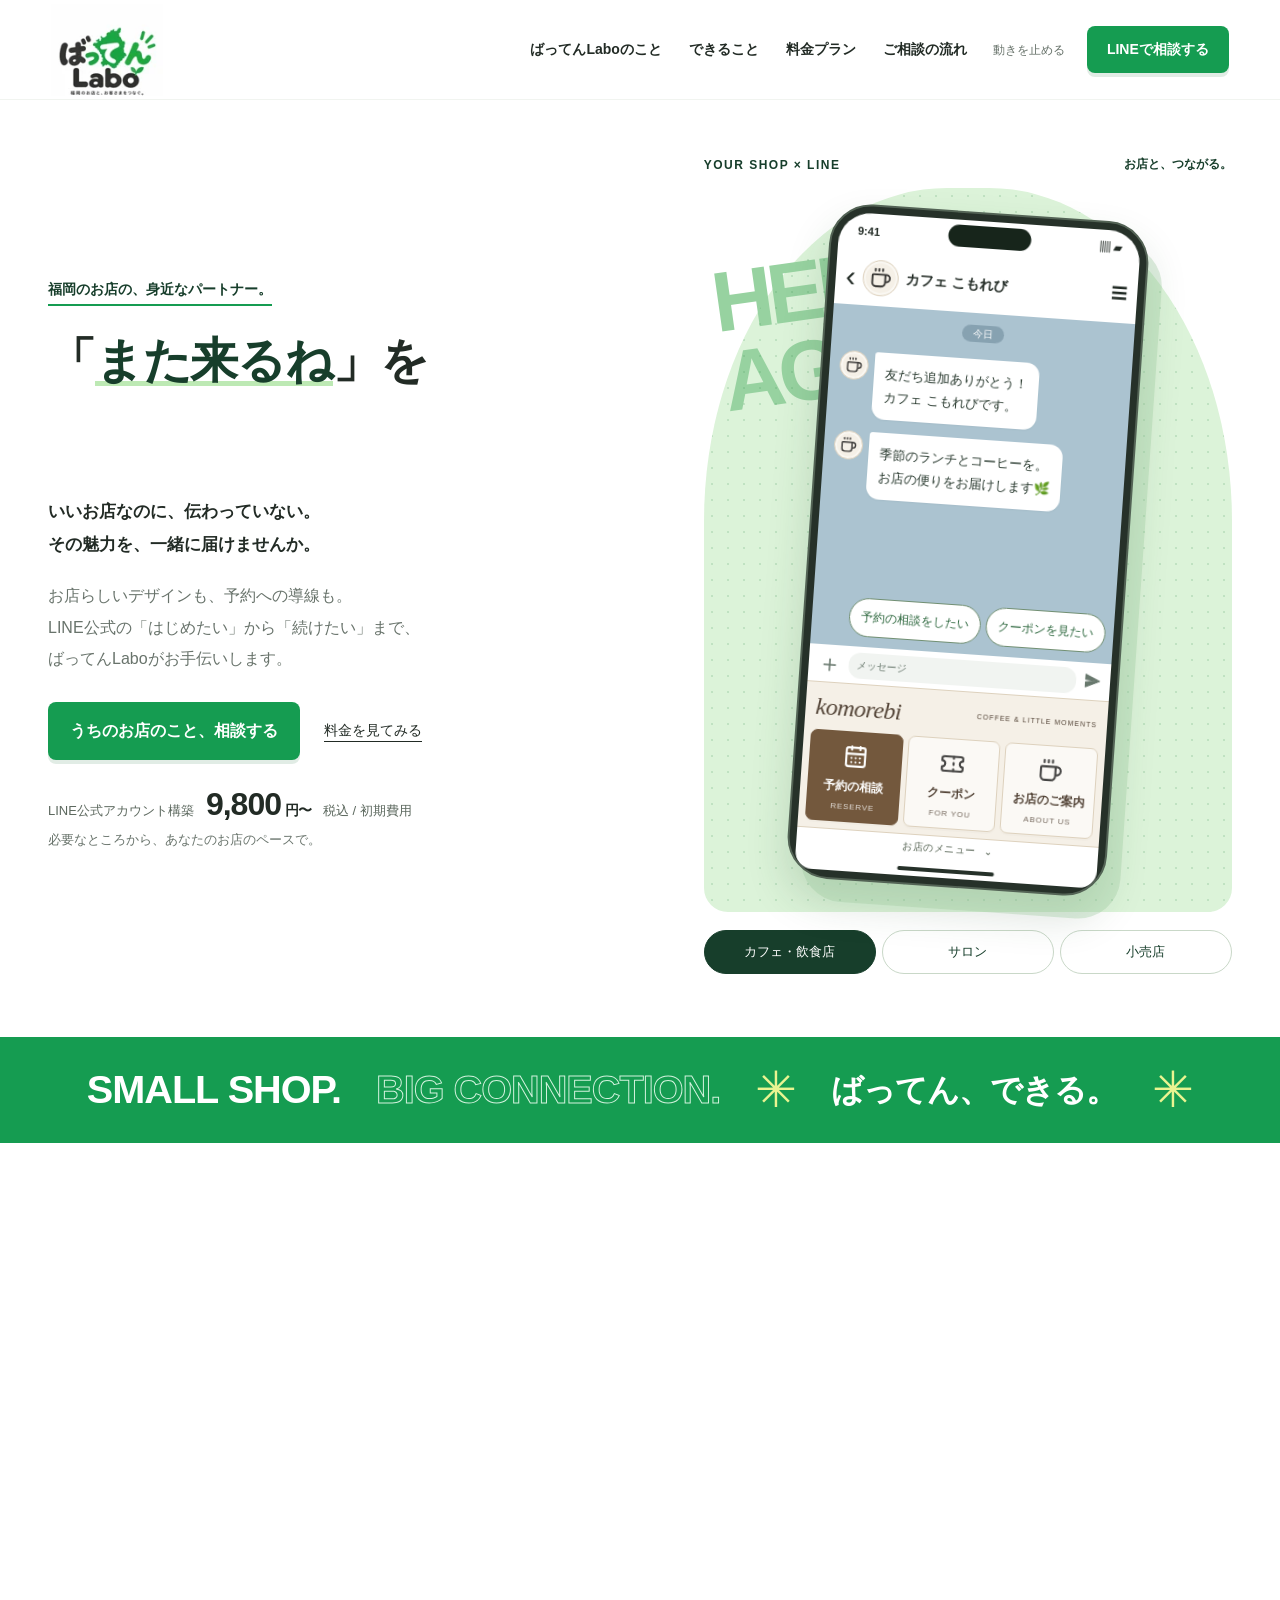
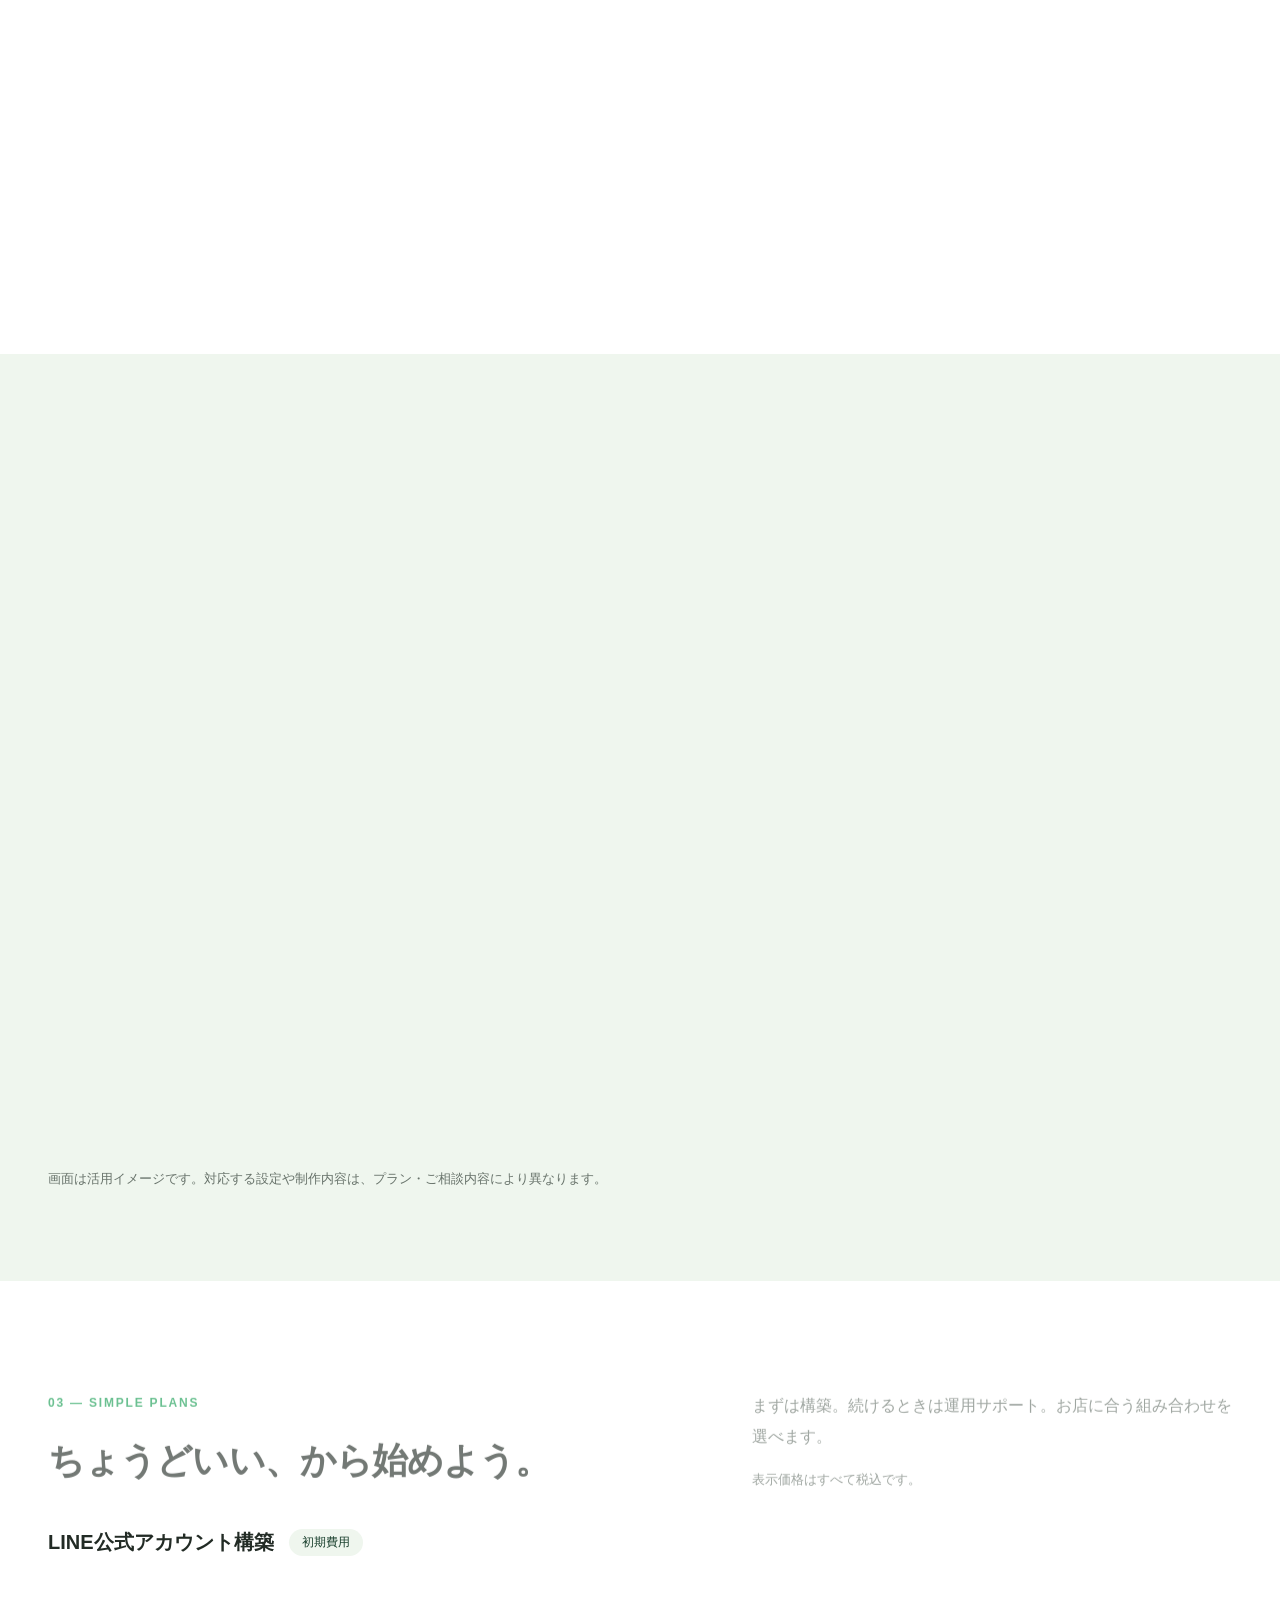
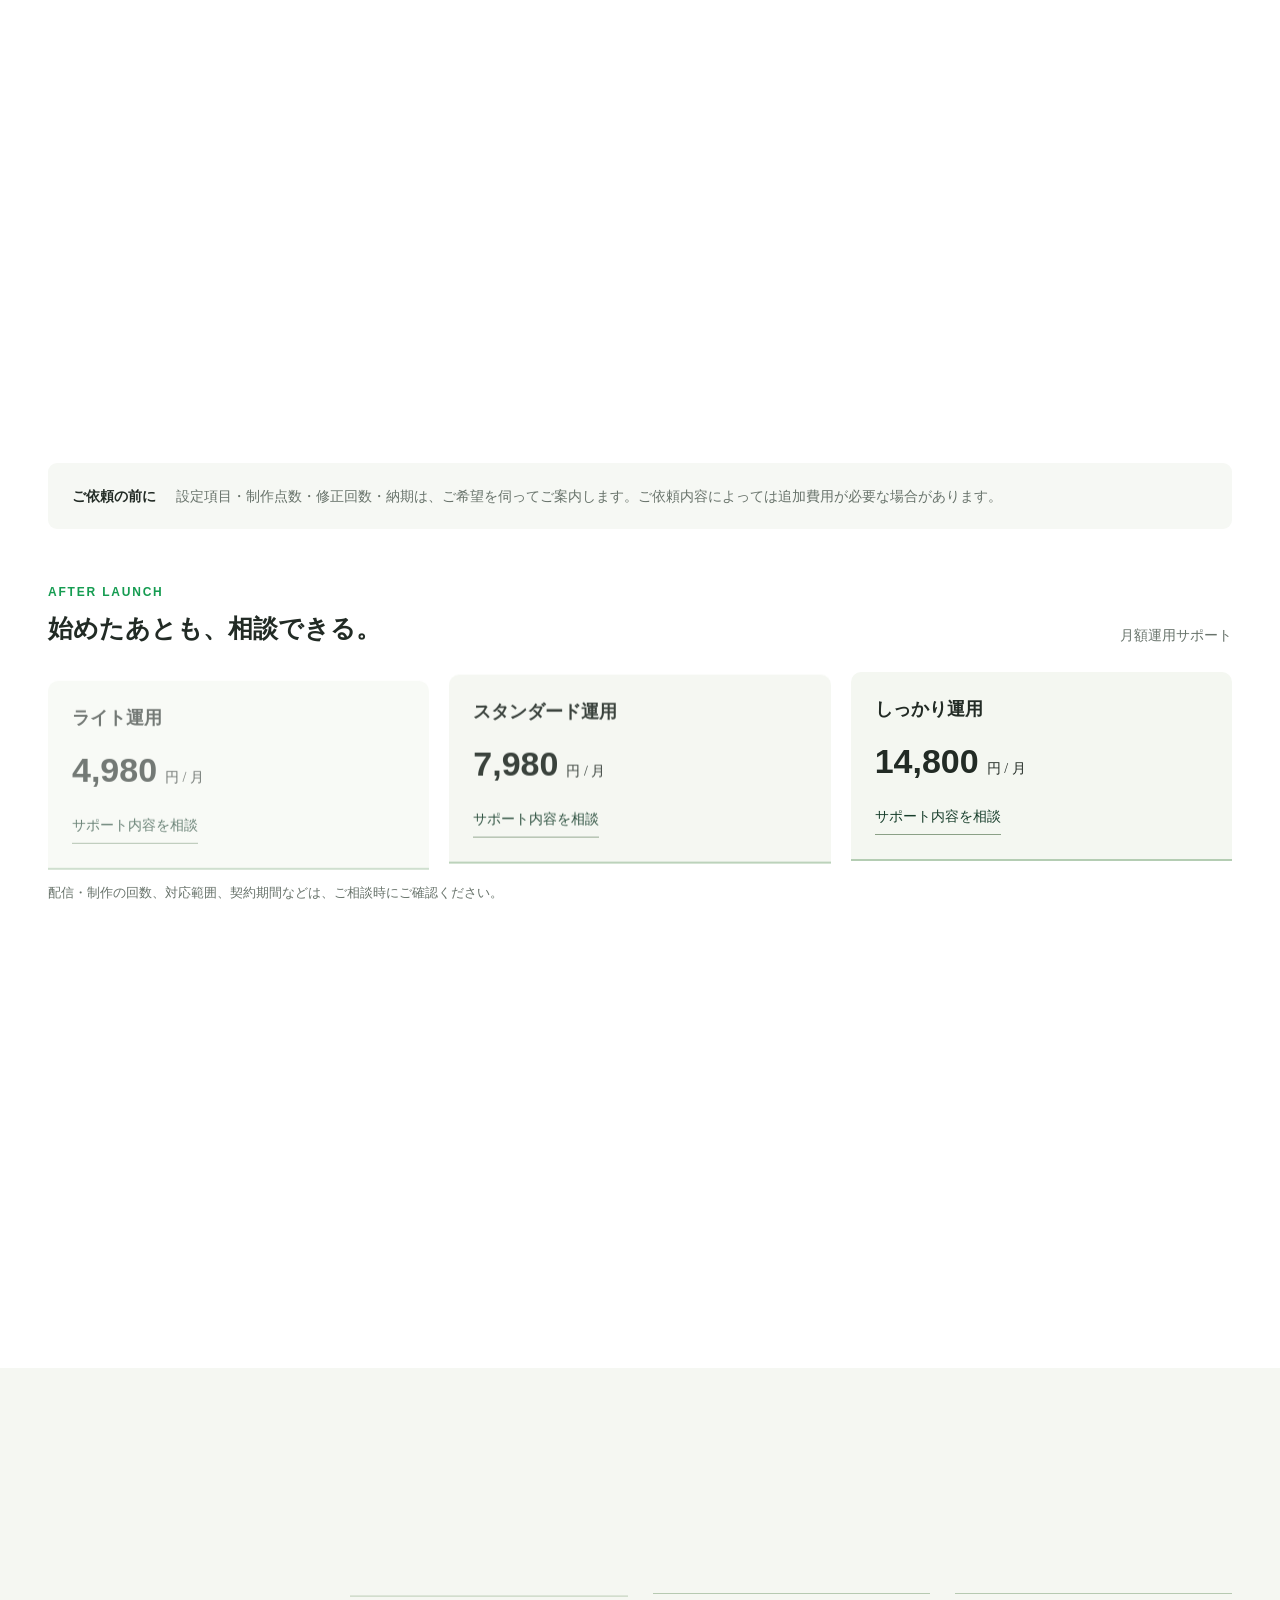
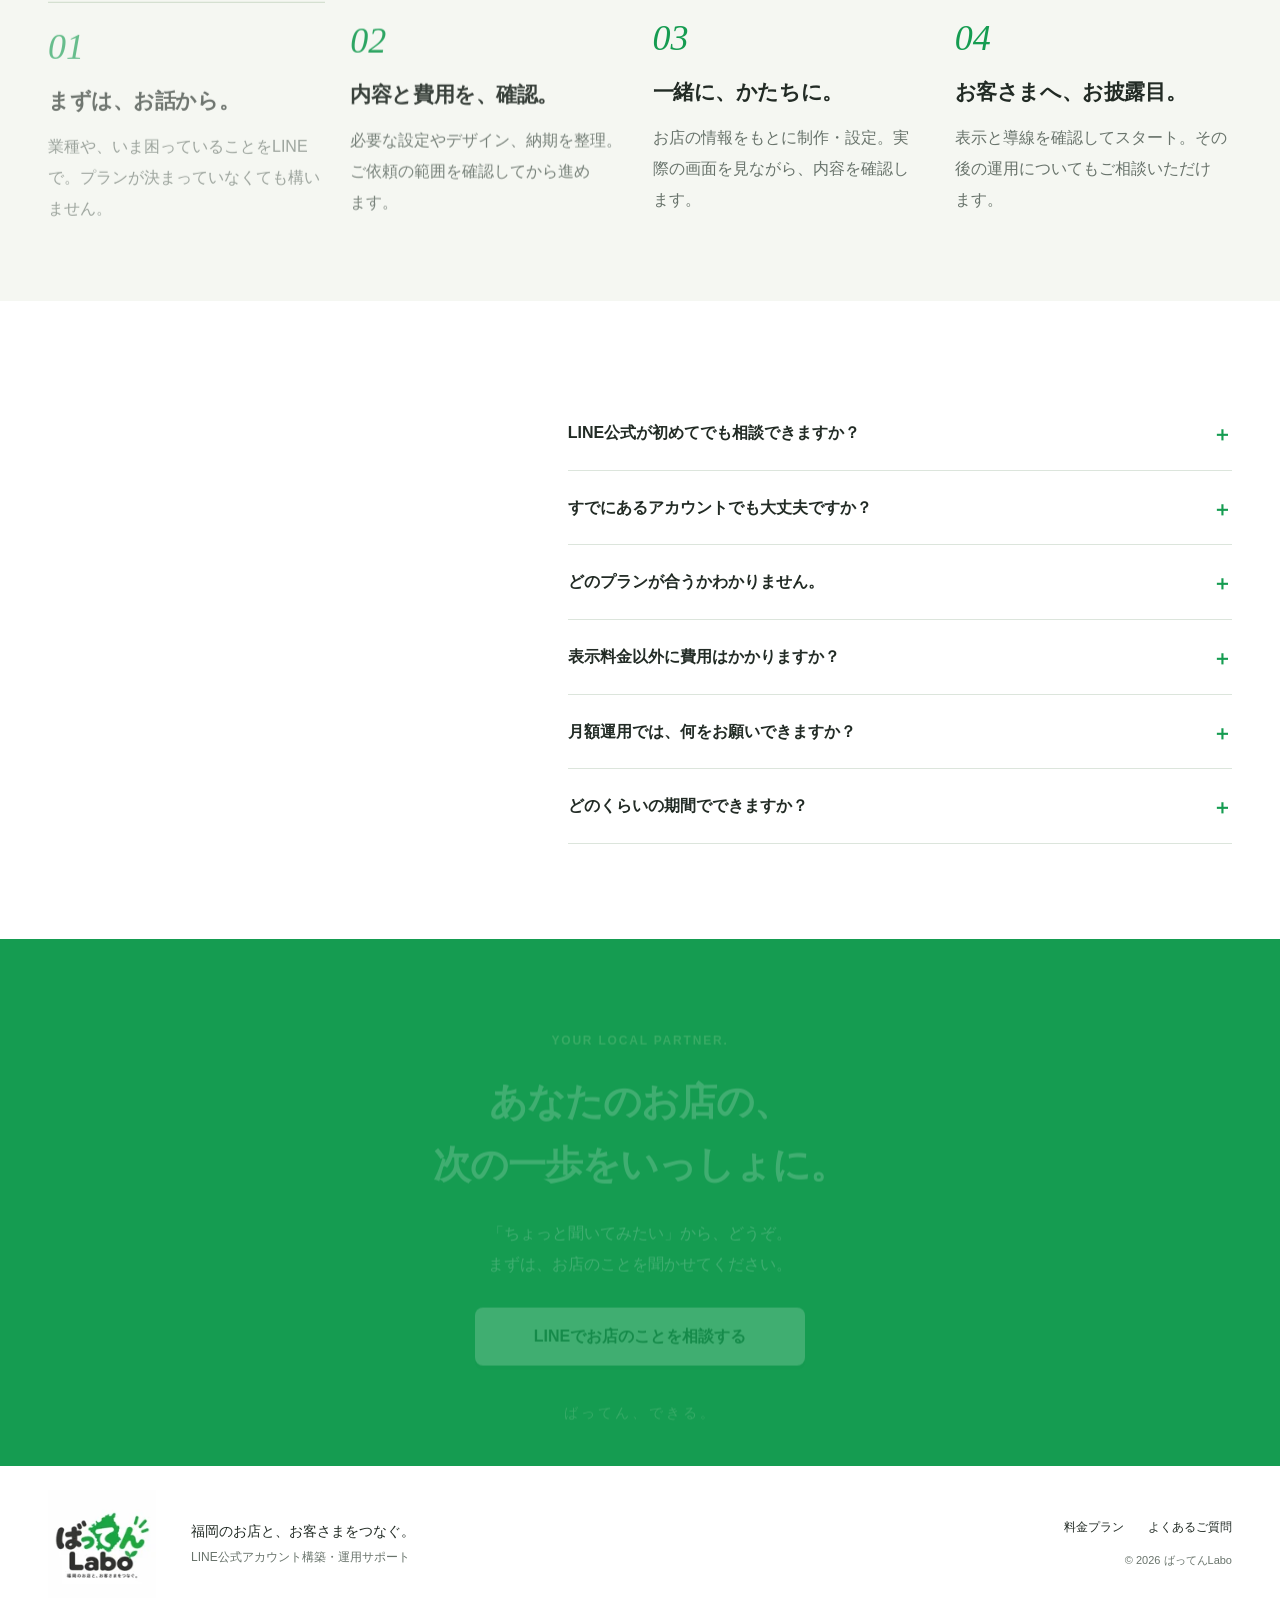
==== commit 71147313: "Publish animated town introduction and preserve service page links" ====
--- a/batten-demo/index.html
+++ b/batten-demo/index.html
@@ -1 +1 @@
-<!doctype html><html lang="ja"><head><meta charset="utf-8"><meta name="viewport" content="width=device-width,initial-scale=1"><meta http-equiv="refresh" content="0;url=../"><link rel="canonical" href="https://web-fukuoka.github.io/Batten.Labo/"><title>トップページへ移動｜ばってんLabo</title></head><body><p>新しいページへ移動します。<a href="../">こちらをクリックしてください。</a></p></body></html>+<!doctype html><html lang="ja"><head><meta charset="utf-8"><meta name="viewport" content="width=device-width,initial-scale=1"><meta http-equiv="refresh" content="0;url=../service.html"><link rel="canonical" href="https://web-fukuoka.github.io/Batten.Labo/service.html"><title>トップページへ移動｜ばってんLabo</title></head><body><p>新しいページへ移動します。<a href="../service.html">こちらをクリックしてください。</a></p></body></html>
